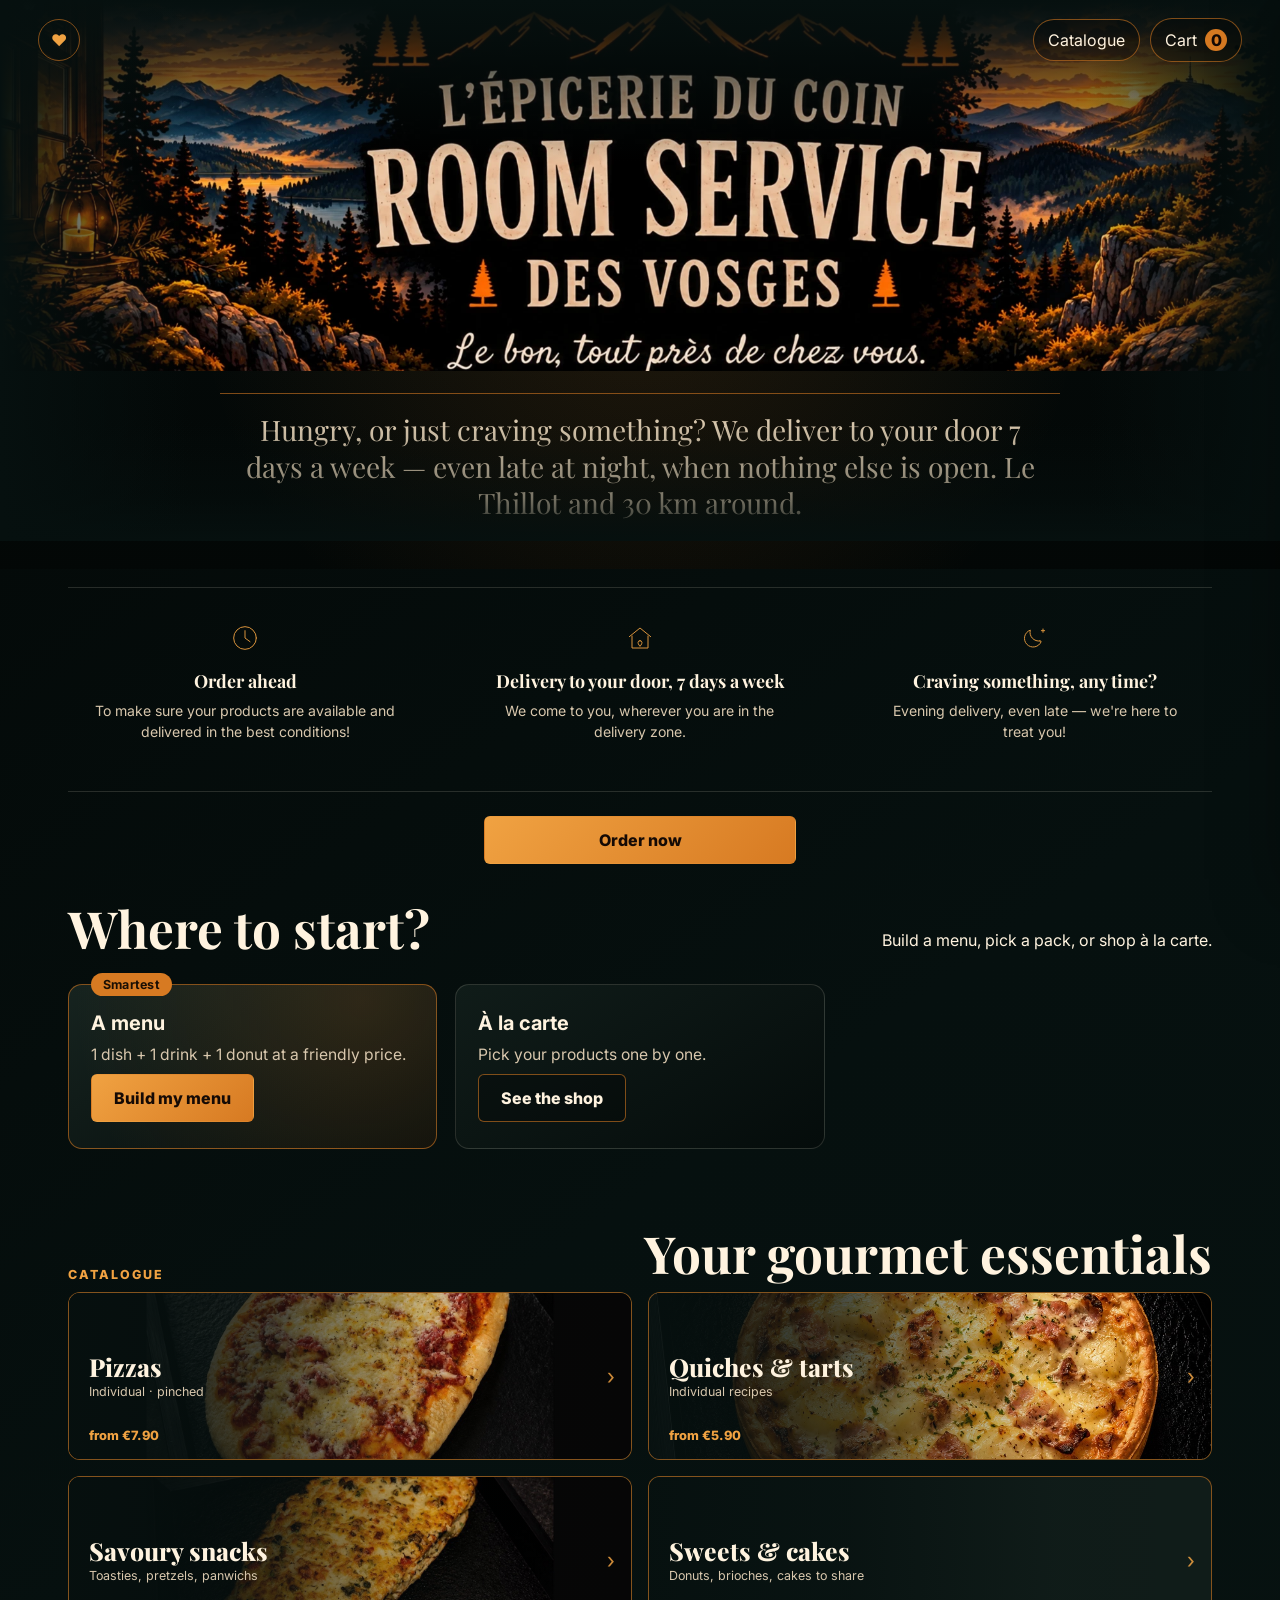
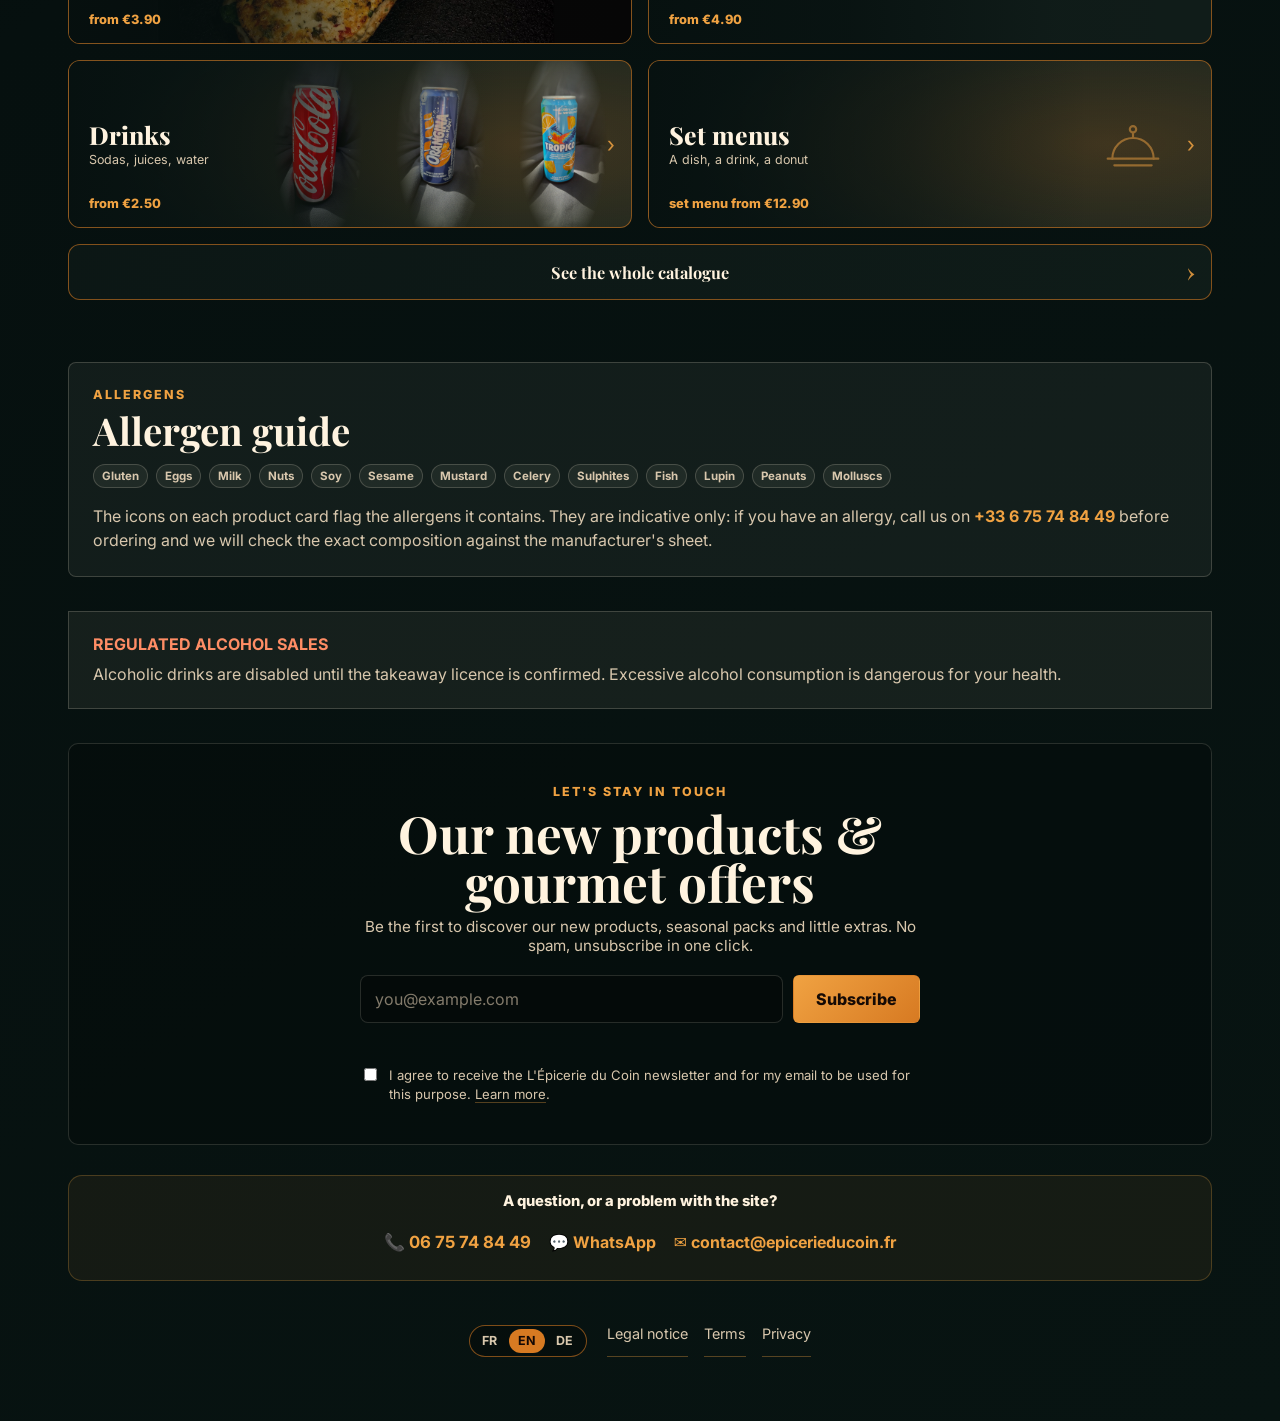
==== index.html @ 9375757a "Ecrit le catalogue dans la page, pour qui ne lit pas le JavaScript Meta a refuse l'annonce du bretze" ====
<!doctype html>
<html lang="fr">
  <head>
    <meta charset="UTF-8" />
    <meta name="viewport" content="width=device-width, initial-scale=1.0" />
    <meta name="facebook-domain-verification" content="o2ktb5gvhfooelqufmgys62ij73ph2" />
    <title>L'Épicerie du Coin — Livraison de repas 7j/7 au Thillot</title>
    <meta
      name="description"
      content="Pizzas, quiches, snacking et douceurs livrés chez vous 7j/7, même tard le soir. Le Thillot et 30 km alentour. Commande en ligne, paiement par carte ou en espèces."
    />
    <link rel="canonical" href="https://epicerieducoin.fr/" />

    <!-- Partage social. Sans ces balises, un lien colle dans WhatsApp, Messenger
         ou un post Facebook n'affichait ni titre, ni image, ni description :
         juste une adresse grise. Pour une boutique dont tout le trafic vient
         des reseaux, c'est la premiere chose qu'on voit d'elle. -->
    <meta property="og:type" content="website" />
    <meta property="og:site_name" content="L'Épicerie du Coin" />
    <meta property="og:locale" content="fr_FR" />
    <meta property="og:url" content="https://epicerieducoin.fr/" />
    <meta property="og:title" content="L'Épicerie du Coin — Livraison de repas 7j/7 au Thillot" />
    <meta
      property="og:description"
      content="Pizzas, quiches, snacking et douceurs livrés chez vous 7j/7, même tard le soir. Le Thillot et 30 km alentour."
    />
    <meta property="og:image" content="https://epicerieducoin.fr/assets/og-epicerie.jpg?v=1" />
    <meta property="og:image:width" content="800" />
    <meta property="og:image:height" content="420" />
    <meta property="og:image:alt" content="Quiche tartiflette de L'Épicerie du Coin, livrée au Thillot" />
    <meta name="twitter:card" content="summary_large_image" />
    <meta name="twitter:title" content="L'Épicerie du Coin — Livraison de repas 7j/7 au Thillot" />
    <meta
      name="twitter:description"
      content="Pizzas, quiches, snacking et douceurs livrés chez vous 7j/7, même tard le soir. Le Thillot et 30 km alentour."
    />
    <meta name="twitter:image" content="https://epicerieducoin.fr/assets/og-epicerie.jpg?v=1" />

    <!-- Donnees structurees : ce qui dit a Google qu'on est un commerce local,
         avec son adresse, son telephone et sa zone de livraison. C'est ce qui
         fait apparaitre la fiche dans « livraison de repas pres de moi ».
         Les horaires ne sont PAS declares tant qu'ils ne sont pas arretes :
         Google les afficherait, et le client s'y fierait. -->
    <script type="application/ld+json">
      {
        "@context": "https://schema.org",
        "@type": "GroceryStore",
        "name": "L'Épicerie du Coin",
        "url": "https://epicerieducoin.fr/",
        "image": "https://epicerieducoin.fr/assets/og-epicerie.jpg",
        "description": "Pizzas, quiches, snacking et douceurs livrés chez vous 7j/7, même tard le soir, au Thillot et 30 km alentour.",
        "telephone": "+33675748449",
        "email": "contact@epicerieducoin.fr",
        "address": {
          "@type": "PostalAddress",
          "streetAddress": "12 Rue de la Plaine",
          "postalCode": "88160",
          "addressLocality": "Le Thillot",
          "addressRegion": "Vosges",
          "addressCountry": "FR"
        },
        "areaServed": {
          "@type": "GeoCircle",
          "geoMidpoint": {
            "@type": "GeoCoordinates",
            "latitude": 47.8775,
            "longitude": 6.7656
          },
          "geoRadius": "30000"
        },
        "hasMenu": "https://epicerieducoin.fr/#catalogue",
        "priceRange": "€",
        "currenciesAccepted": "EUR",
        "paymentAccepted": "Carte bancaire, Espèces"
      }
    </script>
    <link rel="preconnect" href="https://fonts.googleapis.com" />
    <link rel="preconnect" href="https://fonts.gstatic.com" crossorigin />
    <link
      href="https://fonts.googleapis.com/css2?family=Inter:wght@400;500;600;700;800&family=Playfair+Display:wght@700;800&family=Satisfy&display=swap"
      rel="stylesheet"
    />
  <link rel="stylesheet" href="styles.css?v=slot64" />
  <!-- Meta Pixel -->
  <script>
    !function(f,b,e,v,n,t,s){if(f.fbq)return;n=f.fbq=function(){n.callMethod?
    n.callMethod.apply(n,arguments):n.queue.push(arguments)};if(!f._fbq)f._fbq=n;
    n.push=n;n.loaded=!0;n.version='2.0';n.queue=[];t=b.createElement(e);t.async=!0;
    t.src=v;s=b.getElementsByTagName(e)[0];s.parentNode.insertBefore(t,s)}
    (window,document,'script','https://connect.facebook.net/en_US/fbevents.js');
    fbq('init','1433295321964680');
    fbq('track','PageView');
  </script>
  <noscript><img height="1" width="1" style="display:none"
    src="https://www.facebook.com/tr?id=1433295321964680&ev=PageView&noscript=1"/></noscript>
  <!-- End Meta Pixel -->
  <!-- Microsoft Clarity -->
  <script type="text/javascript">
    (function(c,l,a,r,i,t,y){c[a]=c[a]||function(){(c[a].q=c[a].q||[]).push(arguments)};t=l.createElement(r);t.async=1;t.src="https://www.clarity.ms/tag/"+i;y=l.getElementsByTagName(r)[0];y.parentNode.insertBefore(t,y);})(window,document,"clarity","script","xx9o3zvq5b");
  </script>
  <!-- End Microsoft Clarity -->
  </head>
  <body>
    <div class="app-shell">
      <header class="hero">
        <nav class="topbar" aria-label="Navigation principale">
          <!-- Le nom de la boutique est ecrit juste en dessous, en tres grand,
               dans la photo : le repeter ici en petit n'apporte rien. Il reste
               la pastille, qui garde le lien de retour et sert de marque. -->
          <a class="brand brand-mark-only" href="#catalogue" aria-label="L'Épicerie du Coin">
            <span class="brand-mark">❤</span>
          </a>
          <div class="nav-actions">
            <a href="#catalogue" data-i18n="nav_catalogue">Catalogue</a>
            <button class="cart-chip" type="button" data-cart-open>
              <span data-i18n="nav_cart">Panier</span>
              <span data-cart-count>0</span>
            </button>
          </div>
        </nav>

        <section class="hero-cover" aria-label="L'Épicerie du Coin">
          <!-- La version WebP pèse 85 Ko contre 1 Mo pour le PNG : c'est la
               première image affichée, donc celle qui décide si le visiteur
               reste ou repart. Les navigateurs qui ignorent WebP retombent
               automatiquement sur le PNG d'origine. -->
          <picture>
            <source srcset="assets/hero-cover-vosges.webp" type="image/webp" />
            <img src="assets/hero-cover-vosges.png" width="2000" height="593" fetchpriority="high" alt="L'Épicerie du Coin Room Service des Vosges - Le bon, tout près de chez vous." />
          </picture>
          <div class="hero-note">
            <p data-i18n="hero_note">
              Une envie, une petite faim ? On vous livre chez vous 7j/7 — même tard le soir, quand plus rien n'est ouvert. Le Thillot et 30 km alentour.
            </p>
          </div>
        </section>
      </header>

      <main>
        <section class="service-strip" id="livraison" aria-label="Services">
          <!-- Une seule famille de pictogrammes, trait fin, au même gabarit
               (48, stroke 1.5) que ceux du menu par familles. Les anciens
               venaient de deux jeux différents — l'un avec des rayons autour
               du cadran, l'autre sans — et la troisième carte n'en avait
               aucune. -->
          <article class="service-order">
            <span aria-hidden="true">
              <svg viewBox="0 0 48 48" fill="none" stroke="currentColor" stroke-width="1.5" stroke-linecap="round" stroke-linejoin="round"><circle cx="24" cy="24" r="17"/><path d="M24 13v11l7.5 5.5"/></svg>
            </span>
            <strong data-i18n-html="svc_order_title">Commander à l'avance</strong>
            <p data-i18n="svc_order_text">Pour être sûr que vos produits soient disponibles et livrés dans les meilleures conditions !</p>
          </article>
          <article class="service-delivery">
            <span aria-hidden="true">
              <svg viewBox="0 0 48 48" fill="none" stroke="currentColor" stroke-width="1.5" stroke-linecap="round" stroke-linejoin="round"><path d="M8 22 24 9l16 13"/><path d="M12 21v18h24V21"/><path d="M24 28a3 3 0 0 1 3 3c0 2-3 5.5-3 5.5S21 33 21 31a3 3 0 0 1 3-3Z"/></svg>
            </span>
            <strong data-i18n-html="svc_delivery_title">Livraison à votre adresse, 7 jours sur 7</strong>
            <p data-i18n="svc_delivery_text">On arrive chez vous, où que vous soyez dans la zone.</p>
          </article>
          <article class="service-treat">
            <span aria-hidden="true">
              <svg viewBox="0 0 48 48" fill="none" stroke="currentColor" stroke-width="1.5" stroke-linecap="round" stroke-linejoin="round"><path d="M31.5 28.5A13 13 0 0 1 17 12.2a13 13 0 1 0 16.3 17.1 13.4 13.4 0 0 1-1.8-.8Z"/><path d="M36 10.5v5M38.5 13h-5"/></svg>
            </span>
            <strong data-i18n="svc_treat_title">Une envie à toute heure ?</strong>
            <p data-i18n="svc_treat_text">On est là pour vous régaler !</p>
          </article>
        </section>

        <div class="main-actions" aria-label="Actions principales">
          <a class="primary-btn" href="#catalogue" data-i18n="cta_shop">Commander maintenant</a>
          <a class="ghost-btn" href="#packs" data-i18n="cta_packs">Voir nos packs</a>
        </div>

        <section class="doors" id="doors" aria-label="Par où commencer">
          <div class="section-heading">
            <h2 data-i18n="doors_title">Par où commencer ?</h2>
            <p data-i18n="doors_sub">Composez un menu, choisissez un pack ou piochez à la carte.</p>
          </div>
          <div class="doors-grid">
            <article class="door door-menu">
              <span class="door-badge" data-i18n="door_menu_badge">Le + malin</span>
              <h3 data-i18n="door_menu_title">Un menu</h3>
              <p data-i18n="door_menu_desc">1 plat + 1 boisson + 1 donut à prix doux.</p>
              <button class="primary-btn" type="button" data-open-composer data-i18n="door_menu_cta">Composer mon menu</button>
            </article>
            <article class="door">
              <h3 data-i18n="door_pack_title">Un pack</h3>
              <p data-i18n="door_pack_desc">Des sélections prêtes pour plusieurs personnes.</p>
              <a class="ghost-btn" href="#packs" data-i18n="door_pack_cta">Voir les packs</a>
            </article>
            <article class="door">
              <h3 data-i18n="door_product_title">À la carte</h3>
              <p data-i18n="door_product_desc">Choisissez vos produits un à un.</p>
              <a class="ghost-btn" href="#catalogue" data-i18n="door_product_cta">Voir la boutique</a>
            </article>
          </div>
        </section>

        <section class="catalogue" id="catalogue">
          <div class="section-heading">
            <p class="eyebrow" data-i18n="cat_eyebrow">Catalogue</p>
            <h2 data-i18n="cat_title">Vos essentiels gourmands</h2>
          </div>

          <!-- Bandeau « Top ventes » : rempli depuis les vraies commandes (RPC
               list_top_products). Masqué tant qu'il n'y a pas assez de données. -->
          <section class="top-sellers hidden" data-top-sellers aria-labelledby="top-sellers-title">
            <h3 class="top-sellers-title" id="top-sellers-title" data-i18n="top_sellers_title">
              Les plus commandés
            </h3>
            <div class="top-sellers-rail" data-top-sellers-rail tabindex="0"></div>
          </section>

          <!-- Menu par familles : six bandes au lieu de treize onglets. Les
               anciennes catégories ne disparaissent pas, elles deviennent les
               sous-sections à l'intérieur d'une famille. Les bandes sont
               construites en JS pour porter le vrai nombre de références et le
               vrai prix d'appel. -->
          <div class="family-menu" data-family-menu></div>

          <div class="family-bar hidden" data-family-bar>
            <button class="family-back" type="button" data-family-back>
              <span aria-hidden="true">&lsaquo;</span>
              <span data-i18n="family_back">Les familles</span>
            </button>
            <strong class="family-current" data-family-current></strong>
          </div>

          <div class="category-tabs hidden" role="tablist" aria-label="Catégories produits">
            <button class="active" type="button" data-filter="all" data-i18n-cat="all">Tout</button>
            <button type="button" data-filter="quiches" data-i18n-cat="quiches">Quiches</button>
            <button type="button" data-filter="snacking" data-i18n-cat="snacking">Snacking</button>
            <button type="button" data-filter="pizzas" data-i18n-cat="pizzas">Pizzas individuelles</button>
            <button type="button" data-filter="pizzas-26" data-i18n-cat="pizzas-26">Pizzas 26 cm</button>
            <button type="button" data-filter="pizza-pincees" data-i18n-cat="pizza-pincees">Pizzas pincées</button>
            <button type="button" data-filter="panwichs" data-i18n-cat="panwichs">Panwichs</button>
            <button type="button" data-filter="douceurs" data-i18n-cat="douceurs">Douceurs</button>
            <button type="button" data-filter="softs" data-i18n-cat="softs">Softs</button>
            <button type="button" data-filter="eaux" data-i18n-cat="eaux">Eaux</button>
            <button type="button" data-filter="jus" data-i18n-cat="jus">Jus premium</button>
            <button type="button" data-filter="bieres" data-i18n-cat="bieres">Bières</button>
            <button type="button" data-filter="vins" data-i18n-cat="vins">Vins</button>
            <button type="button" data-filter="bulles" data-i18n-cat="bulles">Bulles</button>
            <button type="button" data-filter="pack" data-i18n-cat="pack">Packs</button>
          </div>

          <div class="product-grid hidden" data-product-grid></div>

          <!-- Catalogue de secours, affiché uniquement si le JavaScript ne
               fonctionne pas. Tout le catalogue est construit par script.js :
               la page envoyée par le serveur ne contenait AUCUN nom de produit.
               Un controle automatique qui n'execute pas les scripts ouvrait
               donc ?p=bretzel-gratine-lard sur une page ne mentionnant nulle
               part le bretzel annonce — ce qui ressemble a un faux lien. Meta a
               refuse l'annonce du bretzel le 16 octobre a 2h03, puis l'a
               retablie a 5h44.
               Genere par scripts/generer-catalogue-statique.mjs — NE PAS
               modifier a la main, le bloc est reecrit. -->
          <!-- CATALOGUE-STATIQUE:DEBUT -->
          <noscript>
            <section class="catalogue-secours" aria-label="Catalogue">
              <h3>Notre catalogue</h3>
              <p>
                Livraison 7j/7 au Thillot et 30 km alentour, même tard le soir.
                Pour commander en ligne, activez JavaScript, ou appelez le
                <a href="tel:+33675748449">06 75 74 84 49</a>.
              </p>
              <ul>
              <li><a href="?p=quiche-lorraine">Quiche lorraine</a> — 5,90 €</li>
              <li><a href="?p=quiche-saumon">Quiche saumon &amp; brocoli</a> — 5,90 €</li>
              <li><a href="?p=quiche-epinards">Quiche épinards, pignons de pin</a> — 5,90 €</li>
              <li><a href="?p=quiche-poulet">Quiche poulet</a> — 5,90 €</li>
              <li><a href="?p=quiche-dinde-halal">Quiche dinde halal</a> — 5,90 €</li>
              <li><a href="?p=quiche-poireaux">Quiche poireaux</a> — 5,90 €</li>
              <li><a href="?p=quiche-mediterraneenne">Quiche méditerranéenne</a> — 5,90 €</li>
              <li><a href="?p=quiche-3-fromages">Quiche 3 fromages</a> — 5,90 €</li>
              <li><a href="?p=quiche-chevre-tomate">Quiche chèvre tomate</a> — 5,90 €</li>
              <li><a href="?p=quiche-tartiflette">Quiche tartiflette</a> — 5,90 €</li>
              <li><a href="?p=croque">Croque-monsieur premium</a> — 8,90 €</li>
              <li><a href="?p=bretzel-nature">Bretzel nature</a> — 3,90 €</li>
              <li><a href="?p=bretzel-gratine-lard">Bretzel gratiné lard &amp; emmental</a> — 5,90 €</li>
              <li><a href="?p=pizza-napolitaine">Pizza napolitaine</a> — 8,90 €</li>
              <li><a href="?p=pizza-jambon-fromage">Pizza jambon fromage</a> — 8,90 €</li>
              <li><a href="?p=pizza-chevre">Pizza chèvre miel</a> — 8,90 €</li>
              <li><a href="?p=pizza-4-fromages">Pizza 4 fromages</a> — 8,90 €</li>
              <li><a href="?p=pizza-pincee-margherita">Pizza pincée margherita</a> — 7,90 €</li>
              <li><a href="?p=pizza-pincee-diavola">Pizza pincée diavola</a> — 7,90 €</li>
              <li><a href="?p=pizza-pincee-jambon">Pizza pincée jambon fromage</a> — 7,90 €</li>
              <li><a href="?p=panwich-jambon-emmental">Panwich jambon emmental</a> — 8,90 €</li>
              <li><a href="?p=panwich-mozzarella-pesto">Panwich mozzarella tomate pesto</a> — 8,90 €</li>
              <li><a href="?p=panwich-jambon-fromage">Panwich jambon fromage emmental</a> — 8,90 €</li>
              <li><a href="?p=donut-speculoos">Donut Spéculoos</a> — 4,90 €</li>
              <li><a href="?p=donut-lion">Donut Lion</a> — 4,90 €</li>
              <li><a href="?p=brioche-babka">Brioche Babka</a> — 14,90 €</li>
              <li><a href="?p=cake-marbre-rocher">Cake marbré rocher</a> — 24,90 €</li>
              <li><a href="?p=carrot-cake">Carrot cake</a> — 19,90 €</li>
              <li><a href="?p=cake-citron">Cake citron</a> — 18,90 €</li>
              <li><a href="?p=cake-marbre">Cake marbré</a> — 17,90 €</li>
              <li><a href="?p=cake-pain-epices">Cake pain d'épices</a> — 17,90 €</li>
              <li><a href="?p=kouglof-sucre">Kouglof sucré</a> — 14,90 €</li>
              <li><a href="?p=evian">Evian 50 cl</a> — 2,50 €</li>
              <li><a href="?p=perrier-33">Perrier 33 cl</a> — 3,50 €</li>
              <li><a href="?p=san-pellegrino-50">San Pellegrino 50 cl</a> — 3,90 €</li>
              <li><a href="?p=coca">Coca-Cola 33 cl</a> — 3,50 €</li>
              <li><a href="?p=coca-zero">Coca-Cola Zero 33 cl</a> — 3,50 €</li>
              <li><a href="?p=ice-tea-peche">Ice Tea pêche</a> — 3,50 €</li>
              <li><a href="?p=oasis-tropical">Tropico</a> — 3,50 €</li>
              <li><a href="?p=orangina">Orangina</a> — 3,90 €</li>
              <li><a href="?p=schweppes-agrumes">Schweppes Agrumes</a> — 3,90 €</li>
              <li><a href="?p=lemonaid-citron">Lemonaid citron bio</a> — 5,90 €</li>
              <li><a href="?p=lemonaid-passion">Lemonaid passion bio</a> — 5,90 €</li>
              <li><a href="?p=lemonaid-ginger">Lemonaid ginger bio</a> — 5,90 €</li>
              <li><a href="?p=jus-goyave-litchi">Jus goyave - litchi 25 cl</a> — 3,90 €</li>
              <li><a href="?p=jus-pomme-kiwi">Jus pomme - kiwi 25 cl</a> — 3,90 €</li>
              <li><a href="?p=jus-ananas-gingembre">Jus ananas - gingembre 25 cl</a> — 3,90 €</li>
              <li><a href="?p=desperados">Desperados 33 cl</a> — 5,90 €</li>
              <li><a href="?p=heineken">Heineken 33 cl</a> — 4,90 €</li>
              <li><a href="?p=corona">Corona 33 cl</a> — 5,90 €</li>
              <li><a href="?p=lorraine-peu-blond">Lorraine Peu Blond</a> — 5,90 €</li>
              <li><a href="?p=lorraine-duchasse">Lorraine Duchasse</a> — 6,90 €</li>
              <li><a href="?p=saint-nicolas">Saint Nicolas</a> — 7,50 €</li>
              <li><a href="?p=loroyse-triple">Loroyse Triple</a> — 7,50 €</li>
              <li><a href="?p=noiraude-blanche">Noiraude Blanche</a> — 7,90 €</li>
              <li><a href="?p=riesling-alsace">Riesling</a> — 6,90 €</li>
              <li><a href="?p=chardonnay">Chardonnay Pierres</a> — 19,90 €</li>
              <li><a href="?p=cotes-du-rhone">Côtes-du-Rhône</a> — 19,90 €</li>
              <li><a href="?p=coteaux-aix-rose">Rosé Coteaux d'Aix</a> — 17,90 €</li>
              <li><a href="?p=uby-3">UBY n°3</a> — 19,90 €</li>
              <li><a href="?p=prosecco">Prosecco</a> — 18,90 €</li>
              <li><a href="?p=champagne-brut">Champagne Veuve Pelletier</a> — 39,90 €</li>
              <li><a href="?p=4-fromages">Pizza 4 fromages 26 cm</a> — 12,90 €</li>
              <li><a href="?p=chevre">Pizza chèvre 26 cm</a> — 12,90 €</li>
              <li><a href="?p=chorizo">Pizza chorizo 26 cm</a> — 12,90 €</li>
              <li><a href="?p=margherita">Pizza margherita 26 cm</a> — 12,90 €</li>
              <li><a href="?p=royale">Pizza royale 26 cm</a> — 12,90 €</li>
              <li><a href="?p=saumon">Pizza saumon 26 cm</a> — 12,90 €</li>
              <li><a href="?p=tartiflette">Pizza tartiflette 26 cm</a> — 12,90 €</li>
              <li><a href="?p=vegetarienne">Pizza végétarienne 26 cm</a> — 12,90 €</li>
              </ul>
            </section>
          </noscript>
          <!-- CATALOGUE-STATIQUE:FIN -->
        </section>

        <section class="allergen-panel" aria-label="Légende allergènes">
          <p class="eyebrow" data-i18n="allergen_eyebrow">Allergènes</p>
          <h2 data-i18n="allergen_title">Repères allergènes</h2>
          <div class="allergen-legend">
            <span data-i18n-allergen="Gluten">Gluten</span>
            <span data-i18n-allergen="Œufs">Œufs</span>
            <span data-i18n-allergen="Lait">Lait</span>
            <span data-i18n-allergen="Fruits à coque">Fruits à coque</span>
            <span data-i18n-allergen="Soja">Soja</span>
            <span data-i18n-allergen="Sésame">Sésame</span>
            <span data-i18n-allergen="Moutarde">Moutarde</span>
            <span data-i18n-allergen="Céleri">Céleri</span>
            <span data-i18n-allergen="Sulfites">Sulfites</span>
            <span data-i18n-allergen="Poisson">Poisson</span>
            <span data-i18n-allergen="Lupin">Lupin</span>
            <span data-i18n-allergen="Arachides">Arachides</span>
            <span data-i18n-allergen="Mollusques">Mollusques</span>
          </div>
          <p data-i18n-html="allergen_note">
            Les pictogrammes de chaque fiche produit signalent les allergènes présents. Ils sont donnés à titre indicatif : en cas d'allergie, appelez-nous au <a href="tel:+33675748449">06 75 74 84 49</a> avant de commander, nous vérifions la composition avec la fiche du fabricant.
          </p>
        </section>

        <section class="notice">
          <strong data-i18n="notice_title">Vente d'alcool réglementée</strong>
          <p data-i18n="notice_text">
            Les boissons alcoolisées sont désactivées tant que la licence de vente à emporter n'est pas confirmée. L'abus d'alcool est dangereux pour la santé.
          </p>
        </section>
        <section class="newsletter" id="newsletter" aria-label="Newsletter">
          <div class="newsletter-inner">
            <p class="eyebrow" data-i18n="news_eyebrow">Restons en contact</p>
            <h2 data-i18n-html="news_title">Nos nouveautés &amp; offres gourmandes</h2>
            <p class="newsletter-lead" data-i18n="news_lead">
              Recevez en avant-première nos nouveaux produits, packs de saison et petites attentions. Pas de spam, désinscription en un clic.
            </p>
            <form class="newsletter-form" data-newsletter-form novalidate>
              <div class="newsletter-row">
                <input
                  type="email"
                  name="email"
                  autocomplete="email"
                  placeholder="vous@exemple.fr"
                  data-i18n-ph="news_email_ph"
                  aria-label="Votre email"
                  data-i18n-aria="news_email_aria"
                  required
                />
                <button class="primary-btn" type="submit" data-i18n="news_submit">Je m'inscris</button>
              </div>
              <p class="newsletter-message" data-newsletter-message aria-live="polite"></p>
              <label class="newsletter-consent" data-newsletter-consent>
                <input type="checkbox" name="consent" />
                <span data-i18n-html="news_consent">J'accepte de recevoir la newsletter de L'Épicerie du Coin et que mon email soit utilisé à cette fin. <a href="confidentialite.html">En savoir plus</a>.</span>
              </label>
            </form>
          </div>
        </section>
        <!-- Contact bien visible : sans lui, un client bloqué par un bug ou une
             question sur un produit n'a aucun moyen de joindre la boutique. -->
        <section class="contact-strip" aria-labelledby="contact-strip-title">
          <p class="contact-strip-title" id="contact-strip-title" data-i18n="contact_title">
            Une question, un souci sur le site ?
          </p>
          <div class="contact-strip-links">
            <a class="contact-phone" href="tel:+33675748449">📞 06 75 74 84 49</a>
            <a href="https://wa.me/33675748449" target="_blank" rel="noopener">💬 WhatsApp</a>
            <a href="mailto:contact@epicerieducoin.fr">✉️ contact@epicerieducoin.fr</a>
          </div>
        </section>

        <footer class="legal-footer">
          <div class="lang-switch" role="group" data-i18n-aria="lang_aria" aria-label="Choisir la langue">
            <button type="button" data-lang-set="fr" aria-pressed="false">FR</button>
            <button type="button" data-lang-set="en" aria-pressed="false">EN</button>
            <button type="button" data-lang-set="de" aria-pressed="false">DE</button>
          </div>
          <a href="mentions-legales.html" data-i18n="footer_legal">Mentions légales</a>
          <a href="cgv.html" data-i18n="footer_cgv">CGV</a>
          <a href="confidentialite.html" data-i18n="footer_privacy">Confidentialité</a>
        </footer>
      </main>
    </div>

    <aside class="cart-panel" data-cart-panel aria-label="Panier">
      <div class="cart-header">
        <div>
          <p class="eyebrow" data-i18n="cart_eyebrow">Commande</p>
          <h2 data-i18n="cart_title">Votre panier</h2>
        </div>
        <button class="icon-btn" type="button" data-cart-close aria-label="Fermer le panier" data-i18n-aria="cart_close_aria">×</button>
      </div>
      <button type="button" class="cart-promo-banner hidden" data-promo-banner>
        <span class="cart-promo-emoji" aria-hidden="true">🎁</span>
        <span class="cart-promo-text">
          <strong data-i18n="cart_promo_title">Première commande ?</strong>
          <span data-i18n="cart_promo_sub">Code BIENVENUE10 : −10 % en un clic</span>
        </span>
      </button>
      <div class="cart-items" data-cart-items>
        <p class="empty-cart" data-i18n="cart_empty">Votre panier est vide.</p>
      </div>
      <div class="cart-footer">
        <form class="checkout-form hidden" data-checkout-form>
          <button
            type="button"
            class="checkout-options-toggle"
            data-checkout-options-toggle
            aria-expanded="false"
            aria-controls="checkout-options"
          >
            <span class="checkout-options-recap" data-checkout-options-recap></span>
            <span class="checkout-options-edit" data-i18n="options_edit">Modifier</span>
          </button>
          <div class="checkout-options hidden" id="checkout-options" data-checkout-options>
          <fieldset class="pay-choice full-field">
            <legend data-i18n="delivery_when">Quand souhaitez-vous être livré ?</legend>
            <div class="pay-options">
              <label class="pay-option">
                <input type="radio" name="deliveryWhen" value="asap" checked />
                <span class="pay-icon" aria-hidden="true">🚀</span>
                <span class="pay-label" data-i18n="delivery_asap">Au plus vite</span>
                <span class="pay-sub" data-i18n="delivery_asap_sub">dès que possible</span>
              </label>
              <label class="pay-option">
                <input type="radio" name="deliveryWhen" value="scheduled" />
                <span class="pay-icon" aria-hidden="true">📅</span>
                <span class="pay-label" data-i18n="delivery_scheduled">Planifier</span>
                <span class="pay-sub" data-i18n="delivery_scheduled_sub">choisir un créneau</span>
              </label>
            </div>
            <p class="checkout-note compact schedule-inset" data-asap-note data-i18n="delivery_asap_note">
              On vous confirme l'heure exacte par WhatsApp juste après votre commande.
            </p>
            <div class="checkout-grid schedule-inset hidden" data-schedule-fields>
              <label>
                <span data-i18n="f_date">Jour souhaité</span>
                <input type="date" name="date" />
              </label>
              <label>
                <span data-i18n="f_slot">Créneau souhaité</span>
                <input type="time" name="slot" />
              </label>
            </div>
          </fieldset>
          <p class="checkout-note compact" data-delivery-hint></p>
          <fieldset class="pay-choice full-field">
            <legend data-i18n="delivery_method">Mode de livraison</legend>
            <div class="pay-options">
              <label class="pay-option">
                <input type="radio" name="deliveryTemp" value="hot" checked />
                <span class="pay-icon" aria-hidden="true">🔥</span>
                <span class="pay-label" data-i18n="delivery_hot">Chaude, prête à déguster</span>
                <span class="pay-sub" data-i18n="delivery_hot_sub">recommandé le soir</span>
              </label>
              <label class="pay-option">
                <input type="radio" name="deliveryTemp" value="cold" />
                <span class="pay-icon" aria-hidden="true">🍽️</span>
                <span class="pay-label" data-i18n="delivery_cold">À réchauffer chez vous</span>
                <span class="pay-sub" data-i18n="delivery_cold_sub">four 10 min, à votre rythme</span>
              </label>
            </div>
          </fieldset>
          <p class="checkout-note hidden" data-reheat-note data-i18n="checkout_reheat_note">
            Vos plats sont livrés prêts à réchauffer. Préchauffez votre four 10 à 15 minutes avant dégustation.
          </p>
          <fieldset class="pay-choice full-field">
            <legend data-i18n="pay_method">Mode de paiement</legend>
            <div class="pay-options">
              <label class="pay-option">
                <input type="radio" name="payment" value="card" checked />
                <span class="pay-icon" aria-hidden="true">💳</span>
                <span class="pay-label" data-i18n="pay_card">Payer maintenant par carte</span>
              </label>
              <label class="pay-option">
                <input type="radio" name="payment" value="cash" />
                <span class="pay-icon" aria-hidden="true">💶</span>
                <span class="pay-label" data-i18n="pay_cash">En espèces à la livraison</span>
              </label>
            </div>
          </fieldset>
          </div>
          <div class="promo-field full-field">
            <span class="promo-label" data-i18n="promo_label">Code promo</span>
            <div class="promo-row">
              <input type="text" name="promo" autocomplete="off" placeholder="BIENVENUE10" data-promo-input data-i18n-ph="promo_ph" />
              <button type="button" class="secondary-btn" data-promo-apply data-i18n="promo_apply">Appliquer</button>
            </div>
            <p class="promo-message" data-promo-message aria-live="polite"></p>
          </div>
          <p class="checkout-section" data-i18n="checkout_contact_heading">Vos coordonnées de livraison</p>
          <label>
            <span data-i18n="f_name">Prénom</span>
            <input type="text" name="name" autocomplete="given-name" placeholder="Votre prénom" data-i18n-ph="f_name_ph" required />
          </label>
          <label>
            <span data-i18n="f_phone">Téléphone</span>
            <input type="tel" name="phone" autocomplete="tel" placeholder="+33 ..." required />
          </label>
          <label class="full-field">
            <span data-i18n="f_address">Adresse de livraison</span>
            <input type="text" name="address" autocomplete="street-address" placeholder="N° et rue, ville, résidence, chambre..." data-i18n-ph="f_address_ph" required />
            <button type="button" class="geo-btn" data-geo-locate data-i18n="geo_use">📍 Utiliser ma position</button>
            <p class="geo-message" data-geo-message aria-live="polite"></p>
          </label>
          <label class="full-field">
            <span data-i18n="f_email">Email (facultatif, pour recevoir votre reçu)</span>
            <input type="email" name="email" autocomplete="email" placeholder="vous@exemple.fr" data-i18n-ph="news_email_ph" />
          </label>
          <label class="full-field">
            <span data-i18n="f_notes">Notes</span>
            <textarea name="notes" rows="3" placeholder="Digicode, précision de livraison, allergie à signaler..." data-i18n-ph="f_notes_ph"></textarea>
          </label>
          <label class="checkbox-field hidden" data-alcohol-confirm>
            <input type="checkbox" name="alcoholAge" />
            <span data-i18n="f_alcohol_confirm">Je confirme avoir 18 ans ou plus pour les boissons alcoolisées.</span>
          </label>
        </form>
        <div class="cart-discount hidden" data-cart-discount-row>
          <span data-promo-tag></span>
          <strong data-cart-discount>0,00 €</strong>
        </div>
        <div class="cart-sticky-bar">
          <div class="cart-total">
            <span data-i18n="cart_total">Total estimé</span>
            <strong data-cart-total>0,00 €</strong>
          </div>
          <button class="primary-btn full" type="button" data-checkout>Finaliser ma commande</button>
          <p class="cart-message" data-cart-message aria-live="polite"></p>
        </div>
      </div>
    </aside>
    <section class="product-modal" data-product-modal aria-label="Détail produit" aria-modal="true">
      <button class="icon-btn modal-close" type="button" data-product-modal-close aria-label="Fermer le détail produit" data-i18n-aria="product_modal_close_aria">×</button>
      <div data-product-modal-content></div>
    </section>
    <section class="menu-composer" data-menu-composer aria-label="Composer un menu" aria-modal="true">
      <button class="icon-btn modal-close" type="button" data-menu-close aria-label="Fermer le composeur de menu" data-i18n-aria="menu_close_aria">×</button>
      <div class="menu-composer-body">
        <p class="eyebrow" data-i18n="menu_modal_title">Composez votre menu</p>
        <p class="menu-composer-sub" data-i18n="menu_modal_sub">1 plat + 1 boisson (sans alcool) + 1 donut.</p>

        <div class="menu-step">
          <h3 data-i18n="menu_pick_formula">1. Votre formule</h3>
          <div class="menu-picker" data-menu-picker></div>
        </div>
        <div class="menu-step" data-menu-slot="plat">
          <h3 data-i18n="menu_pick_plat">2. Votre plat</h3>
          <div class="menu-options"></div>
        </div>
        <div class="menu-step" data-menu-slot="boisson">
          <h3 data-i18n="menu_pick_boisson">3. Votre boisson</h3>
          <div class="menu-options"></div>
        </div>
        <div class="menu-step" data-menu-slot="donut">
          <h3 data-i18n="menu_pick_donut">4. Votre donut</h3>
          <div class="menu-options"></div>
        </div>

        <div class="menu-summary">
          <div class="menu-summary-row">
            <span data-i18n="menu_total_lbl">Prix du menu</span>
            <strong data-menu-total>—</strong>
          </div>
          <div class="menu-summary-row menu-summary-sep">
            <span data-i18n="menu_separate_lbl">Séparément</span>
            <span data-menu-separate>—</span>
          </div>
          <p class="menu-save" data-menu-save></p>
        </div>
        <button class="primary-btn full" type="button" data-menu-add disabled>Choisissez plat, boisson et donut</button>
      </div>
    </section>
    <div class="scrim" data-cart-close data-product-modal-close data-menu-close></div>
    <div class="upsell-modal hidden" data-upsell-modal aria-modal="true" aria-label="Suggestion gourmande">
      <div class="upsell-panel">
        <button class="icon-btn upsell-close" type="button" data-upsell-skip aria-label="Fermer la suggestion" data-i18n-aria="upsell_close_aria">×</button>
        <p class="eyebrow" data-i18n="upsell_eyebrow">Petit plaisir</p>
        <h2 data-i18n="upsell_title">Envie d'un dessert ?</h2>
        <p class="upsell-lead" data-i18n="upsell_lead">Complétez votre commande avec une douceur avant de valider.</p>
        <div class="upsell-list" data-upsell-list></div>
        <button class="ghost-btn full" type="button" data-upsell-continue data-i18n="upsell_continue">Continuer sans dessert</button>
      </div>
    </div>
    <div class="cart-toast" data-cart-toast aria-live="polite"></div>

  <script src="i18n.js?v=slot64"></script>
  <script src="stock.js?v=slot64"></script>
  <script src="script.js?v=slot64"></script>
  </body>
</html>
---- styles.css ----
:root {
  --bg: #06100f;
  --bg-soft: #0b1715;
  --panel: #101c19;
  --panel-strong: #16231f;
  --cream: #fff3df;
  --muted: #d8c7ad;
  --copper: #d77a22;
  --copper-light: #f0a242;
  --line: rgba(215, 122, 34, 0.58);
  --line-soft: rgba(255, 243, 223, 0.14);
  --shadow: rgba(0, 0, 0, 0.35);
}

* {
  box-sizing: border-box;
}

html {
  scroll-behavior: smooth;
}

body {
  margin: 0;
  background:
    radial-gradient(circle at top left, rgba(215, 122, 34, 0.12), transparent 34rem),
    linear-gradient(145deg, #030706 0%, var(--bg) 42%, #081412 100%);
  color: var(--cream);
  font-family: Inter, system-ui, sans-serif;
}

button,
a {
  font: inherit;
}

a {
  color: inherit;
  text-decoration: none;
}

.app-shell {
  min-height: 100vh;
}

.hero {
  padding: 18px clamp(16px, 3vw, 38px) 28px;
  position: relative;
  overflow: hidden;
  /* Le haut de l'en-tete doit etre EXACTEMENT la couleur vers laquelle la
     photo se fond, sinon la jonction se voit comme une bande. */
  background: var(--bg);
}

.hero::before {
  content: "";
  position: absolute;
  inset: 0;
  /* Le halo cuivre partait du bord haut : il teintait en brun la bande au
     dessus de la navigation, juste au-dessus d'une photo qui, elle, se fond
     dans le vert-noir du fond. D'ou la barre visible. Il demarre maintenant
     plus bas, la ou la photo le recouvre. */
  background:
    radial-gradient(circle at 50% 46%, rgba(215, 122, 34, 0.14), transparent 28rem),
    linear-gradient(180deg, rgba(3, 7, 6, 0) 0%, rgba(3, 7, 6, 0.64) 34%, rgba(3, 7, 6, 0.98) 100%);
}

.topbar,
.hero-cover,
main {
  position: relative;
  z-index: 1;
}

/* Pastille seule : le texte du logo a ete retire, la marque est ecrite en
   grand dans la photo juste en dessous. */
.brand-mark-only {
  gap: 0;
}

/* Le selecteur de langue vit maintenant dans le pied de page. */
.legal-footer .lang-switch {
  margin-right: 4px;
}

/* Sur grand ecran la navigation tient sur une ligne : on la fait flotter sur
   la photo plutot que de lui reserver une bande au-dessus. Raccorder la
   couleur de cette bande ne suffisait pas — un aplat pose sur une image se
   voit toujours. Le haut de la photo est deja assombri par son propre degrade,
   donc le logo et les boutons restent lisibles.
   En dessous de 961 px la navigation occupe trois lignes : elle couvrirait la
   photo entiere, on la laisse donc au-dessus. */
@media (min-width: 961px) {
  .hero {
    padding-top: 0;
  }

  .topbar {
    position: absolute;
    top: 18px;
    right: clamp(16px, 3vw, 38px);
    left: clamp(16px, 3vw, 38px);
    z-index: 3;
  }
}

.topbar {
  display: flex;
  align-items: center;
  justify-content: space-between;
  gap: 18px;
  max-width: 1220px;
  margin: 0 auto;
}

.brand {
  display: inline-flex;
  align-items: center;
  gap: 12px;
  text-transform: uppercase;
}

.brand-mark {
  display: grid;
  place-items: center;
  width: 42px;
  height: 42px;
  border: 1px solid var(--line);
  border-radius: 50%;
  color: var(--copper-light);
}

.brand strong,
.brand small {
  display: block;
  line-height: 0.98;
}

.brand strong {
  font-weight: 800;
  letter-spacing: 0.06em;
}

.brand small {
  color: var(--copper-light);
  font-weight: 800;
  letter-spacing: 0.2em;
}

.nav-actions {
  display: flex;
  align-items: center;
  gap: 10px;
}

.nav-actions a,
.cart-chip,
.ghost-btn,
.primary-btn,
.category-tabs button,
.icon-btn {
  border: 1px solid var(--line);
  color: var(--cream);
  background: rgba(3, 7, 6, 0.36);
  cursor: pointer;
}

.nav-actions a,
.cart-chip {
  padding: 10px 14px;
  border-radius: 999px;
}

.cart-chip {
  display: inline-flex;
  align-items: center;
  gap: 8px;
}

.cart-chip [data-cart-count] {
  display: grid;
  place-items: center;
  min-width: 22px;
  height: 22px;
  border-radius: 999px;
  background: var(--copper);
  color: #130805;
  font-weight: 800;
}

/* Sélecteur de langue (FR / EN / DE) — option de remplacement manuelle.
   La langue est détectée automatiquement selon le téléphone du visiteur. */
.lang-switch {
  display: inline-flex;
  align-items: center;
  gap: 2px;
  padding: 3px;
  border: 1px solid var(--line);
  border-radius: 999px;
  background: rgba(3, 7, 6, 0.36);
}

.lang-switch button {
  border: 0;
  background: transparent;
  color: var(--muted);
  cursor: pointer;
  font: inherit;
  font-size: 0.78rem;
  font-weight: 700;
  letter-spacing: 0.02em;
  padding: 6px 9px;
  border-radius: 999px;
  line-height: 1;
}

.lang-switch button:hover {
  color: var(--cream);
}

.lang-switch button.active {
  background: var(--copper);
  color: #130805;
}

/* Pleine largeur : les marges negatives annulent exactement le padding
   horizontal de .hero, donc le bandeau touche les deux bords de l'ecran sans
   recourir a 100vw, qui compte la barre de defilement et cree un debordement
   horizontal sur ordinateur. */
.hero-cover {
  position: relative;
  max-width: none;
  margin: 0 calc(-1 * clamp(16px, 3vw, 38px));
  overflow: hidden;
  text-align: center;
}

.hero-cover img {
  display: block;
  width: 100%;
  height: clamp(200px, 29vw, 450px);
  max-height: none;
  aspect-ratio: auto;
  object-fit: cover;
  object-position: 50% 54%;
  border: 0;
  border-radius: 0;
  box-shadow: none;
}

/* Fondu des quatre bords : sans ca l'image reste un rectangle pose sur la
   page. Les cotes et le bas s'effacent dans le fond du site, le haut est
   assombri pour que la barre de navigation garde son contraste. */
.hero-cover::after {
  content: "";
  position: absolute;
  inset: 0;
  z-index: 1;
  pointer-events: none;
  background:
    linear-gradient(90deg, var(--bg) 0%, rgba(6, 16, 15, 0) 15%, rgba(6, 16, 15, 0) 85%, var(--bg) 100%),
    linear-gradient(180deg, var(--bg) 0%, rgba(6, 16, 15, 0.82) 7%, rgba(6, 16, 15, 0) 30%, rgba(6, 16, 15, 0) 78%, rgba(6, 16, 15, 0.45) 92%, var(--bg) 100%);
}

.eyebrow {
  margin: 0 0 10px;
  color: var(--copper-light);
  font-size: 0.78rem;
  font-weight: 800;
  letter-spacing: 0.16em;
  text-transform: uppercase;
}

h1,
h2,
h3,
p {
  margin-top: 0;
}

h1,
h2 {
  font-family: "Playfair Display", Georgia, serif;
}

h1 {
  margin-bottom: 8px;
  font-size: clamp(4rem, 9vw, 8.8rem);
  line-height: 0.82;
  text-transform: uppercase;
}

h2 {
  margin-bottom: 14px;
  font-size: clamp(2rem, 4vw, 4rem);
  line-height: 0.95;
}

.script {
  margin-bottom: 24px;
  color: #fff7e8;
  font-family: Satisfy, cursive;
  font-size: clamp(1.7rem, 4vw, 3.2rem);
}

.intro {
  max-width: 650px;
  color: var(--muted);
  font-size: clamp(1rem, 1.8vw, 1.2rem);
  line-height: 1.65;
}

.hero-actions,
.main-actions {
  display: inline-flex;
  flex-wrap: wrap;
  gap: 12px;
  margin-top: 18px;
}

.main-actions {
  display: flex;
  justify-content: center;
  margin: 24px 0 6px;
}

.main-actions .primary-btn,
.main-actions .ghost-btn {
  min-width: 312px;
}

.hero-note {
  max-width: 840px;
  margin: 22px auto 0;
  padding: 18px 22px;
  border-top: 1px solid var(--line);
  border-bottom: 1px solid rgba(215, 122, 34, 0.32);
}

.hero-note p {
  margin: 0;
  color: var(--muted);
  font-family: "Playfair Display", Georgia, serif;
  font-size: clamp(1.25rem, 2.2vw, 2rem);
  line-height: 1.3;
}

.primary-btn,
.ghost-btn {
  display: inline-flex;
  align-items: center;
  justify-content: center;
  min-height: 48px;
  padding: 0 22px;
  border-radius: 6px;
  font-weight: 800;
}

.invoice-btn {
  text-decoration: none;
}

.primary-btn:disabled,
.add-btn:disabled {
  opacity: 0.48;
  cursor: not-allowed;
}

.primary-btn {
  border-color: transparent;
  background: linear-gradient(135deg, var(--copper-light), var(--copper));
  color: #150a05;
}

.ghost-btn {
  color: var(--cream);
}

main {
  max-width: 1220px;
  margin: 0 auto;
  padding: 18px clamp(16px, 3vw, 38px) 64px;
}

/* Direction A : la boite disparait, il ne reste que deux filets fins. Les
   bordures pleines sur trois cases donnaient un tableau de caracteristiques ;
   l'orange sature sur des traits de 5 px criait plus fort que les produits. */
.service-strip {
  display: grid;
  grid-template-columns: repeat(3, 1fr);
  gap: 40px;
  padding: 34px 0;
  border-top: 1px solid var(--line-soft);
  border-bottom: 1px solid var(--line-soft);
}

.service-strip article {
  text-align: center;
  cursor: pointer;
}

.service-strip span {
  display: block;
  width: 32px;
  height: 32px;
  margin: 0 auto 16px;
  color: var(--copper-light);
  opacity: 0.9;
}

.service-strip span svg {
  display: block;
  width: 100%;
  height: 100%;
}

.service-strip strong {
  display: block;
  max-width: 320px;
  margin: 0 auto 8px;
  color: var(--cream);
  font-family: "Playfair Display", Georgia, serif;
  font-size: 1.12rem;
  font-weight: 700;
  line-height: 1.25;
}

.service-strip p {
  max-width: 34ch;
  margin-right: auto;
  margin-left: auto;
  font-size: 0.88rem;
}

.service-strip p,
.feature-band p,
.notice p {
  color: var(--muted);
  line-height: 1.5;
}

.catalogue {
  padding: 72px 0 36px;
}

.section-heading {
  display: flex;
  align-items: end;
  justify-content: space-between;
  gap: 24px;
}

/* Bandeau « Les plus commandés » : une seule rangée qui défile, placée avant les
   onglets pour donner un point d'entrée à qui ne sait pas quoi choisir. Compact
   (≈ 150 px) pour ne pas repousser le catalogue sous la ligne de flottaison. */
.top-sellers {
  margin: 4px 0 18px;
}

.top-sellers-title {
  margin: 0 0 8px;
  font-family: inherit;
  font-size: 0.92rem;
  font-weight: 800;
  letter-spacing: 0.02em;
  color: var(--copper-light);
  text-transform: none;
}

.top-sellers-rail {
  display: flex;
  gap: 12px;
  overflow-x: auto;
  /* Ni accrochage ni animation CSS : le glissement est calculé image par image
     en JavaScript. Les deux réglages précédents se battaient contre lui — le
     « snap » ramenait la rangée en arrière et l'animation rejouait à chaque
     image. Le doigt du client, lui, fait toujours défiler normalement. */
  scroll-behavior: auto;
  overscroll-behavior-x: contain;
  padding-bottom: 6px;
  -webkit-overflow-scrolling: touch;
  scrollbar-width: none;
}

.top-sellers-rail::-webkit-scrollbar {
  display: none;
}

.top-seller-card {
  flex: 0 0 auto;
  width: 132px;
  scroll-snap-align: start;
  display: grid;
  gap: 6px;
  padding: 0;
  border: 1px solid rgba(240, 162, 66, 0.22);
  border-radius: 12px;
  background: rgba(255, 255, 255, 0.03);
  color: inherit;
  text-align: left;
  cursor: pointer;
  overflow: hidden;
}

.top-seller-card img {
  width: 100%;
  height: 74px;
  object-fit: cover;
  display: block;
}

.top-seller-body {
  display: grid;
  gap: 1px;
  padding: 0 8px 8px;
}

.top-seller-name {
  font-size: 0.78rem;
  font-weight: 700;
  line-height: 1.25;
  /* Deux lignes maxi : au-delà, toutes les cartes se désalignent. */
  display: -webkit-box;
  -webkit-line-clamp: 2;
  -webkit-box-orient: vertical;
  overflow: hidden;
}

.top-seller-price {
  font-size: 0.8rem;
  font-weight: 800;
  color: var(--copper-light);
}

.category-tabs {
  display: flex;
  flex-wrap: wrap;
  gap: 10px;
  margin: 10px 0 28px;
}

.category-tabs button {
  min-height: 42px;
  padding: 0 16px;
  border-radius: 999px;
  color: var(--muted);
}

.category-tabs button.active {
  background: var(--cream);
  border-color: var(--cream);
  color: #111614;
  font-weight: 800;
}

.product-grid {
  display: grid;
  grid-template-columns: repeat(4, minmax(0, 1fr));
  gap: 16px;
}

.featured-product {
  position: relative;
  display: flex;
  flex-direction: column;
  min-height: 345px;
  border: 1px solid var(--line);
  border-radius: 8px;
  background: linear-gradient(180deg, rgba(22, 35, 31, 0.92), rgba(9, 19, 17, 0.95));
  overflow: hidden;
  cursor: pointer;
}

.sold-out-ribbon {
  position: absolute;
  z-index: 5;
  top: 48%;
  left: 50%;
  width: min(250px, 88%);
  pointer-events: none;
  transform: translate(-50%, -50%) rotate(-13deg);
}

.sold-out-ribbon span {
  display: block;
  padding: 12px 16px 14px;
  border: 2px solid rgba(23, 17, 11, 0.55);
  border-radius: 7px;
  background: linear-gradient(135deg, #f0a242, #d77a22);
  color: #17110b;
  box-shadow: 0 16px 38px rgba(0, 0, 0, 0.42);
  font-size: clamp(0.95rem, 1.6vw, 1.35rem);
  font-weight: 900;
  line-height: 1.05;
  text-align: center;
  text-transform: uppercase;
}

.sold-out-ribbon span::before,
.sold-out-ribbon span::after {
  content: "";
  display: block;
  height: 2px;
  background: rgba(23, 17, 11, 0.42);
}

.sold-out-ribbon span::before {
  margin-bottom: 8px;
}

.sold-out-ribbon span::after {
  margin-top: 8px;
}

.featured-gallery {
  position: relative;
}

.featured-main-image {
  width: 100%;
  height: 132px;
  min-height: 132px;
  aspect-ratio: auto;
  object-fit: cover;
  border: 0;
  border-radius: 0;
  background: #091210;
}

.featured-thumbs {
  display: grid;
  grid-template-columns: repeat(3, minmax(0, 1fr));
  gap: 8px;
  max-width: 220px;
  margin-top: 12px;
}

.featured-thumbs button {
  aspect-ratio: 1;
  padding: 0;
  border: 1px solid rgba(215, 122, 34, 0.38);
  border-radius: 7px;
  background: #091210;
  cursor: pointer;
  overflow: hidden;
}

.featured-thumbs button.active {
  border-color: var(--copper-light);
  box-shadow: 0 0 0 2px rgba(240, 162, 66, 0.18);
}

.featured-thumbs img {
  display: block;
  width: 100%;
  height: 100%;
  object-fit: cover;
}

.featured-details {
  display: flex;
  flex: 1;
  flex-direction: column;
  min-width: 0;
}

.featured-details h3 {
  margin-bottom: 8px;
  color: var(--cream);
  font-family: Inter, system-ui, sans-serif;
  font-size: 1.05rem;
  line-height: 1.2;
}

.featured-description {
  color: var(--muted);
  font-size: 0.9rem;
  line-height: 1.5;
}

.stock-badge {
  display: inline-flex;
  align-items: center;
  align-self: flex-start;
  min-height: 30px;
  margin: 0 0 14px;
  padding: 0 10px;
  border: 1px solid rgba(240, 162, 66, 0.34);
  border-radius: 999px;
  color: var(--copper-light);
  background: rgba(240, 162, 66, 0.08);
  font-size: 0.78rem;
  font-weight: 800;
  text-transform: uppercase;
}

.stock-badge.low {
  color: #ffd390;
}

.stock-badge.out {
  border-color: rgba(255, 141, 101, 0.38);
  color: #ff8d65;
  background: rgba(255, 141, 101, 0.08);
}

.stock-badge.hold {
  border-color: rgba(240, 162, 66, 0.52);
  color: var(--copper-light);
  background: rgba(240, 162, 66, 0.1);
}

.allergen-tags {
  display: flex;
  flex-wrap: wrap;
  gap: 6px;
  margin: 0 0 14px;
}

.allergen-tags span,
.allergen-legend span {
  display: inline-flex;
  align-items: center;
  min-height: 24px;
  padding: 0 8px;
  border: 1px solid rgba(255, 243, 223, 0.18);
  border-radius: 999px;
  color: var(--muted);
  background: rgba(255, 243, 223, 0.06);
  font-size: 0.72rem;
  font-weight: 700;
}

.allergen-panel {
  margin: 18px 0 34px;
  padding: 24px;
  border: 1px solid rgba(255, 243, 223, 0.18);
  border-radius: 8px;
  background: rgba(255, 243, 223, 0.05);
}

.allergen-panel h2 {
  font-size: clamp(1.7rem, 3vw, 2.8rem);
}

.allergen-legend {
  display: flex;
  flex-wrap: wrap;
  gap: 8px;
  margin: 16px 0;
}

.allergen-panel p:last-child {
  margin-bottom: 0;
  color: var(--muted);
  line-height: 1.5;
}

.featured-highlights {
  display: grid;
  gap: 0;
  max-width: 520px;
  margin: 10px 0 18px;
  padding: 0;
  list-style: none;
  border-top: 1px solid var(--line-soft);
}

.featured-highlights li {
  display: flex;
  align-items: center;
  gap: 16px;
  min-height: 46px;
  border-bottom: 1px solid var(--line-soft);
  color: var(--muted);
  font-size: 0.95rem;
}

.featured-highlights span {
  color: var(--copper-light);
  font-size: 1.35rem;
}

.featured-buy {
  display: flex;
  align-items: center;
  justify-content: space-between;
  gap: 18px;
  max-width: 520px;
  margin-bottom: 14px;
}

.featured-price {
  color: var(--copper-light);
  font-size: clamp(1.6rem, 3vw, 2.2rem);
  line-height: 1;
}

.featured-quantity {
  display: grid;
  grid-template-columns: 42px 48px 42px;
  min-height: 44px;
  border: 1px solid rgba(215, 122, 34, 0.46);
  border-radius: 999px;
  overflow: hidden;
}

.featured-quantity button,
.featured-quantity span {
  display: grid;
  place-items: center;
  border: 0;
  border-right: 1px solid rgba(215, 122, 34, 0.32);
  background: rgba(3, 7, 6, 0.2);
  color: var(--cream);
  font-size: 1.25rem;
  font-weight: 800;
}

.featured-quantity button {
  cursor: pointer;
}

.featured-quantity button:last-child {
  border-right: 0;
}

.featured-cart-btn {
  width: min(100%, 520px);
  min-height: 48px;
  font-size: 1rem;
}

.product-card {
  position: relative;
  display: flex;
  flex-direction: column;
  min-height: 345px;
  border: 1px solid var(--line);
  border-radius: 8px;
  background: linear-gradient(180deg, rgba(22, 35, 31, 0.92), rgba(9, 19, 17, 0.95));
  overflow: hidden;
  cursor: pointer;
}

.product-ribbon {
  top: 36%;
  width: min(230px, 86%);
}

.product-card.is-sold-out .product-image,
.product-card.is-sold-out .product-body {
  opacity: 0.58;
}

.product-image {
  position: relative;
  display: grid;
  place-items: center;
  height: 170px;
  min-height: 170px;
  background:
    radial-gradient(circle at center, rgba(240, 162, 66, 0.18), transparent 58%),
    #0b1614;
  color: var(--copper-light);
  font-size: 3.2rem;
  overflow: hidden;
}

.product-image.has-photo {
  background:
    radial-gradient(circle at 50% 42%, rgba(240, 162, 66, 0.13), transparent 62%),
    linear-gradient(180deg, rgba(15, 29, 25, 0.95), rgba(7, 16, 14, 0.98));
}

.product-image.has-photo::after {
  content: "";
  position: absolute;
  inset: 0;
  z-index: 1;
  background:
    linear-gradient(180deg, rgba(7, 16, 14, 0) 0%, rgba(7, 16, 14, 0.08) 54%, rgba(7, 16, 14, 0.66) 100%);
  pointer-events: none;
}

.product-card-photo {
  position: absolute;
  inset: 0;
  z-index: 0;
  width: 100%;
  height: 100%;
  object-fit: cover;
  object-position: center;
  transform: scale(1.03);
}

.product-card-photo--uploaded {
  box-sizing: border-box;
  width: 100%;
  height: 100%;
  padding: 8px 10px;
  object-fit: contain !important;
  object-position: center;
  transform: none !important;
  filter: drop-shadow(0 20px 26px rgba(0, 0, 0, 0.42));
}

.product-icon-fallback {
  display: none;
  color: var(--copper-light);
  font-size: 3.2rem;
}

.product-image.has-icon .product-icon-fallback {
  display: inline-block;
}

.product-body {
  display: flex;
  flex: 1;
  flex-direction: column;
  padding: 16px;
}

.product-body h3 {
  margin-bottom: 8px;
  font-size: 1.05rem;
}

.product-body p {
  color: var(--muted);
  font-size: 0.9rem;
  line-height: 1.5;
}

.product-meta {
  display: flex;
  align-items: center;
  justify-content: space-between;
  gap: 12px;
  margin-top: auto;
}

.price {
  color: var(--copper-light);
  font-size: 1.15rem;
  font-weight: 800;
}

/* Prix promo : même couleur cuivre que le prix normal, taille légèrement plus grande */
.price.is-promo {
  color: var(--copper-light);
  font-size: 1.25rem;
}

/* Prix habituel barré sous le prix promo */
.price-was {
  display: block;
  font-size: 0.8rem;
  font-weight: 500;
  color: var(--muted);
  text-decoration: line-through;
  opacity: 0.7;
  line-height: 1.2;
}

/* Badge promo : petite pastille coin haut-droit. Contrairement au sold-out
   (produit en rupture → on peut masquer), la promo est EN STOCK : le client
   doit voir la photo, la description, les allergènes et le prix. On n'obstrue
   donc PAS la carte — on override le top:36%/width hérités de .product-ribbon. */
.product-card .promo-ribbon {
  position: absolute;
  z-index: 5;
  top: 10px;
  right: 10px;
  left: auto;
  width: auto;
  max-width: 60%;
  pointer-events: none;
  transform: none;
}

.promo-ribbon span {
  display: inline-block;
  padding: 5px 12px 6px;
  border: 1px solid rgba(23, 17, 11, 0.45);
  border-radius: 999px;
  background: linear-gradient(135deg, #fff3df, #f0a242);
  color: #17110b;
  box-shadow: 0 8px 20px rgba(0, 0, 0, 0.35);
  font-size: 0.72rem;
  font-weight: 900;
  letter-spacing: 0.06em;
  line-height: 1.1;
  text-align: center;
  text-transform: uppercase;
}

/* Section "Promos du moment" : séparée du catalogue principal par une ligne.
   Elle est injectée comme item du grid catalogue (repeat 4) : on la force à
   occuper toute la largeur, sinon elle est comprimée dans une seule colonne. */
.promo-section {
  grid-column: 1 / -1;
  margin-bottom: 2.5rem;
  padding-bottom: 2rem;
  border-bottom: 1px solid var(--line-soft, var(--line));
}

.add-btn {
  width: 42px;
  height: 42px;
  border: 1px solid var(--line);
  border-radius: 50%;
  background: transparent;
  color: var(--cream);
  cursor: pointer;
  font-size: 1.35rem;
}

.card-qty {
  display: inline-flex;
  align-items: center;
  gap: 10px;
}

.card-qty strong {
  min-width: 20px;
  text-align: center;
  font-size: 1.15rem;
  font-weight: 800;
  color: var(--cream);
}

.card-qty button:not(.add-btn) {
  width: 36px;
  height: 36px;
  border: 1px solid var(--line);
  border-radius: 50%;
  background: transparent;
  color: var(--cream);
  cursor: pointer;
  font-size: 1.25rem;
  line-height: 1;
}

/* Packs adaptables au nombre de personnes */
.pack-persons {
  display: flex;
  align-items: center;
  justify-content: space-between;
  gap: 10px;
  margin: 10px 0 8px;
  flex-wrap: wrap;
}

.pack-persons-label {
  font-size: 0.85rem;
  font-weight: 600;
  color: var(--muted);
}

.pack-persons-stepper {
  display: inline-flex;
  align-items: center;
  gap: 10px;
}

.pack-persons-stepper strong {
  min-width: 20px;
  text-align: center;
  font-size: 1.1rem;
  font-weight: 800;
  color: var(--cream);
}

.pack-persons-stepper button {
  width: 34px;
  height: 34px;
  border: 1px solid var(--line);
  border-radius: 50%;
  background: transparent;
  color: var(--cream);
  cursor: pointer;
  font-size: 1.2rem;
  line-height: 1;
}

.pack-persons-stepper button:disabled {
  opacity: 0.4;
  cursor: not-allowed;
}

.pack-contents {
  list-style: none;
  margin: 0 0 6px;
  padding: 10px 12px;
  border: 1px solid var(--line-soft);
  border-radius: 8px;
  background: rgba(3, 7, 6, 0.28);
  display: grid;
  gap: 4px;
  font-size: 0.86rem;
  color: var(--cream);
}

.pack-price-unit {
  display: block;
  font-size: 0.72rem;
  font-weight: 600;
  color: var(--muted);
}

.add-btn.pack-add-btn {
  width: auto;
  height: auto;
  border-radius: 999px;
  padding: 9px 18px;
  font-size: 0.9rem;
  font-weight: 700;
  white-space: nowrap;
  background: var(--copper);
  border-color: var(--copper);
  color: #1a0f06;
}

.add-btn.pack-add-btn:disabled {
  opacity: 0.5;
  cursor: not-allowed;
}

.feature-band {
  display: flex;
  align-items: center;
  justify-content: space-between;
  gap: 28px;
  margin: 28px 0;
  padding: 32px;
  border: 1px solid var(--line);
  background:
    linear-gradient(90deg, rgba(6, 16, 15, 0.82), rgba(6, 16, 15, 0.96)),
    url("assets/boissons-flyer.jpeg") center / cover;
}

.feature-band h2 {
  margin-bottom: 10px;
}

.feature-band p {
  max-width: 680px;
  margin-bottom: 0;
}

.notice {
  padding: 22px 24px;
  border: 1px solid rgba(255, 243, 223, 0.18);
  background: rgba(255, 243, 223, 0.06);
}

.newsletter {
  margin-top: 34px;
  padding: clamp(26px, 4vw, 40px);
  border: 1px solid var(--line-soft);
  border-radius: 10px;
  background: rgba(3, 7, 6, 0.28);
}

.newsletter-inner {
  max-width: 560px;
  margin: 0 auto;
  text-align: center;
}

.newsletter-inner h2 {
  margin: 6px 0 10px;
}

.newsletter-lead {
  color: var(--muted);
  font-size: 0.95rem;
  margin-bottom: 20px;
}

.newsletter-form {
  display: flex;
  flex-direction: column;
  gap: 14px;
}

.newsletter-row {
  display: flex;
  gap: 10px;
}

.newsletter-row input {
  flex: 1;
  min-width: 0;
  padding: 12px 14px;
  border: 1px solid var(--line-soft);
  border-radius: 8px;
  background: rgba(3, 7, 6, 0.4);
  color: var(--cream);
  font: inherit;
}

.newsletter-row input::placeholder {
  color: rgba(216, 199, 173, 0.6);
}

.newsletter-row input:focus {
  outline: none;
  border-color: var(--copper-light);
}

.newsletter-row .primary-btn {
  flex-shrink: 0;
  white-space: nowrap;
}

.newsletter-consent {
  display: flex;
  gap: 9px;
  align-items: flex-start;
  text-align: left;
  color: var(--muted);
  font-size: 0.82rem;
  line-height: 1.45;
}

.newsletter-consent input {
  margin-top: 2px;
  flex-shrink: 0;
}

.newsletter-consent a {
  border-bottom: 1px solid rgba(240, 162, 66, 0.34);
}

/* Le message est placé juste sous le bouton : sur mobile, le visiteur voit la
   réponse à l'endroit exact où il vient de cliquer. Vide, il ne prend pas de place. */
.newsletter-message {
  font-size: 0.95rem;
  line-height: 1.4;
  color: var(--muted);
  text-align: left;
  border-radius: 8px;
}

.newsletter-message.is-success {
  color: var(--copper-light);
  padding: 10px 12px;
  background: rgba(240, 162, 66, 0.12);
  border: 1px solid rgba(240, 162, 66, 0.4);
}

.newsletter-message.is-error {
  color: #ffc27a;
  padding: 10px 12px;
  background: rgba(214, 92, 60, 0.16);
  border: 1px solid rgba(214, 92, 60, 0.55);
}

/* Consentement manquant : on montre quoi corriger, pas seulement qu'il y a un souci. */
.newsletter-consent.is-flagged {
  color: var(--cream);
  padding: 8px 10px;
  margin: -8px -10px;
  border-radius: 8px;
  background: rgba(214, 92, 60, 0.16);
  box-shadow: 0 0 0 1px rgba(214, 92, 60, 0.55);
}

.newsletter-consent.is-flagged input {
  outline: 2px solid #d65c3c;
  outline-offset: 2px;
}

@media (max-width: 560px) {
  .newsletter-row {
    flex-direction: column;
  }
}

/* Bandeau de contact : joignable sans quitter la page, y compris quand le site
   coince — c'est le seul recours du client si quelque chose ne marche pas. */
/* Recadrage photo : le cadre reproduit exactement la vignette produit (4/3),
   pour que le gérant voie ce que verra le client, sans surprise. */
.cropper-panel {
  max-width: 460px;
  display: grid;
  gap: 12px;
}

.cropper-title {
  margin: 0;
  font-size: 1.05rem;
  font-weight: 800;
  color: var(--cream);
}

.cropper-hint {
  margin: 0;
  font-size: 0.82rem;
  color: var(--muted);
}

.cropper-frame {
  position: relative;
  width: 100%;
  aspect-ratio: 4 / 3;
  overflow: hidden;
  border-radius: 12px;
  border: 1px solid rgba(240, 162, 66, 0.35);
  background: #0b1614;
  cursor: grab;
  touch-action: none; /* sinon le doigt fait défiler la page au lieu de déplacer */
}

.cropper-frame:active {
  cursor: grabbing;
}

.cropper-frame img {
  position: absolute;
  top: 0;
  left: 0;
  transform-origin: top left;
  max-width: none;
  user-select: none;
  -webkit-user-drag: none;
}

.cropper-zoom {
  display: grid;
  gap: 6px;
  font-size: 0.82rem;
  font-weight: 700;
  color: var(--muted);
}

.cropper-zoom input {
  width: 100%;
}

.cropper-actions {
  margin: 0;
}

/* Onglet Produits de l'admin : liste + formulaire de création. */
.alcohol-switch {
  display: flex;
  align-items: center;
  justify-content: space-between;
  gap: 14px;
  flex-wrap: wrap;
  padding: 12px 14px;
  border-radius: 12px;
  border: 1px solid rgba(224, 103, 79, 0.5);
  background: rgba(224, 103, 79, 0.1);
}
.alcohol-switch.is-on { border-color: rgba(240, 162, 66, 0.4); background: rgba(240, 162, 66, 0.08); }
.alcohol-switch span { display: grid; gap: 3px; max-width: 640px; }
.alcohol-switch small { color: var(--muted); font-size: 0.78rem; line-height: 1.4; }

.products-manager { display: grid; gap: 18px; }
.product-list { display: grid; gap: 10px; }

.product-row {
  display: flex;
  align-items: center;
  gap: 12px;
  padding: 10px 12px;
  border: 1px solid var(--line);
  border-radius: 12px;
}
.product-row.is-off { opacity: 0.55; }

.product-row-photo {
  flex: none;
  width: 52px;
  height: 40px;
  display: grid;
  place-items: center;
  overflow: hidden;
  border-radius: 8px;
  background: rgba(240, 162, 66, 0.08);
  font-size: 1.3rem;
}
.product-row-photo img { width: 100%; height: 100%; object-fit: cover; }

.product-row-main { flex: 1; min-width: 0; display: grid; }
.product-row-main small { color: var(--muted); font-size: 0.78rem; }
.product-row-actions { display: flex; flex-wrap: wrap; gap: 6px; }
.product-row-actions button { min-height: 38px; padding: 0 12px; font-size: 0.8rem; }

.product-form {
  display: grid;
  grid-template-columns: repeat(3, minmax(0, 1fr));
  gap: 12px;
  padding: 16px;
  border: 1px solid rgba(240, 162, 66, 0.3);
  border-radius: 14px;
}
.product-form-title {
  grid-column: 1 / -1;
  margin: 0;
  font-size: 1rem;
  font-weight: 800;
  color: var(--cream);
}
.product-form label { display: grid; gap: 5px; font-size: 0.82rem; font-weight: 700; color: var(--muted); }
.product-form-wide { grid-column: 1 / -1; }

.product-allergens {
  display: flex;
  flex-wrap: wrap;
  gap: 8px 14px;
  border: 1px solid var(--line);
  border-radius: 12px;
  padding: 10px 12px;
}
.product-allergens legend { padding: 0 6px; font-size: 0.8rem; font-weight: 800; color: var(--muted); }
/* Plus précis que « .product-form label », sinon la case passe au-dessus du texte. */
.product-form label.product-allergen,
.product-form label.product-alcohol {
  display: flex;
  flex-direction: row;
  align-items: center;
  gap: 8px;
  font-weight: 600;
}
.product-form label.product-allergen input,
.product-form label.product-alcohol input { width: 18px; height: 18px; flex: none; }

.product-photo-preview { grid-column: 1 / -1; }
.product-photo-preview img {
  width: 220px;
  max-width: 100%;
  aspect-ratio: 4 / 3;
  object-fit: cover;
  border-radius: 12px;
  border: 1px solid var(--line);
}

@media (max-width: 680px) {
  .product-form { grid-template-columns: 1fr; }
  .product-row { flex-wrap: wrap; }
}

.contact-strip {
  margin: 30px 0 10px;
  padding: 16px 18px;
  border: 1px solid rgba(240, 162, 66, 0.25);
  border-radius: 14px;
  background: rgba(240, 162, 66, 0.06);
  text-align: center;
}

.contact-strip-title {
  margin: 0 0 10px;
  font-size: 0.92rem;
  font-weight: 800;
  color: var(--cream);
}

.contact-strip-links {
  display: flex;
  flex-wrap: wrap;
  justify-content: center;
  gap: 10px 18px;
}

.contact-strip-links a {
  min-height: 44px;
  display: inline-flex;
  align-items: center;
  color: var(--copper-light);
  font-weight: 700;
  text-decoration: none;
}

.contact-strip-links a:hover,
.contact-strip-links a:focus-visible {
  text-decoration: underline;
}

.contact-phone {
  font-size: 1.05rem;
}

.allergen-panel a {
  color: var(--copper-light);
  font-weight: 700;
}

.legal-footer {
  display: flex;
  flex-wrap: wrap;
  justify-content: center;
  gap: 16px;
  padding: 34px 0 0;
  color: var(--muted);
  font-size: 0.9rem;
}

.legal-footer a {
  border-bottom: 1px solid rgba(240, 162, 66, 0.34);
}

.legal-page main {
  max-width: 980px;
  margin: 0 auto;
  padding: clamp(28px, 5vw, 70px) clamp(18px, 4vw, 42px);
}

.legal-document {
  padding: clamp(22px, 4vw, 42px);
  border: 1px solid var(--line-soft);
  border-radius: 8px;
  background: rgba(8, 20, 18, 0.82);
}

.legal-document h1 {
  margin-bottom: 18px;
  font-size: clamp(2.4rem, 6vw, 5rem);
}

.legal-document h2 {
  margin-top: 28px;
  font-size: clamp(1.35rem, 3vw, 2.1rem);
}

.legal-document p,
.legal-document li {
  color: var(--muted);
  line-height: 1.7;
}

.legal-document ul {
  padding-left: 20px;
}

.legal-warning {
  margin: 22px 0;
  padding: 16px;
  border: 1px solid rgba(240, 162, 66, 0.34);
  border-radius: 8px;
  color: var(--cream);
  background: rgba(240, 162, 66, 0.08);
}

.notice strong {
  color: #ff8d65;
  text-transform: uppercase;
}

.notice p {
  margin: 8px 0 0;
}

.cart-panel {
  position: fixed;
  z-index: 20;
  top: 0;
  right: 0;
  display: flex;
  flex-direction: column;
  width: min(420px, 100vw);
  height: 100vh;
  padding: 24px;
  border-left: 1px solid var(--line);
  background: #07110f;
  box-shadow: -24px 0 60px var(--shadow);
  transform: translateX(105%);
  transition: transform 180ms ease;
  overflow-y: auto;
}

.cart-panel.open {
  transform: translateX(0);
}

.product-modal {
  position: fixed;
  z-index: 30;
  top: 50%;
  left: 50%;
  display: none;
  width: min(1160px, calc(100vw - 36px));
  max-height: calc(100vh - 36px);
  border: 1px solid var(--line);
  border-radius: 8px;
  background:
    radial-gradient(circle at 72% 16%, rgba(215, 122, 34, 0.12), transparent 22rem),
    linear-gradient(135deg, #101c19, #050c0b);
  box-shadow: 0 34px 90px rgba(0, 0, 0, 0.56);
  overflow: auto;
  transform: translate(-50%, -50%);
}

.product-modal.open {
  display: block;
}

/* Pop-up de vente incitative (upsell dessert) : proposé au 1er clic sur
   "Finaliser ma commande", uniquement si le panier ne contient pas déjà
   une douceur. Le client peut ajouter en 1 clic ou continuer sans. */
.upsell-modal {
  position: fixed;
  inset: 0;
  z-index: 50;
  display: flex;
  align-items: center;
  justify-content: center;
  padding: 20px;
  background: rgba(3, 7, 6, 0.72);
}

.upsell-modal.hidden {
  display: none;
}

.upsell-panel {
  position: relative;
  width: min(560px, 100%);
  max-height: calc(100vh - 40px);
  overflow-y: auto;
  padding: 28px 26px 24px;
  border: 1px solid var(--line);
  border-radius: 14px;
  background:
    radial-gradient(circle at 72% 8%, rgba(215, 122, 34, 0.14), transparent 20rem),
    linear-gradient(135deg, #101c19, #050c0b);
  box-shadow: 0 34px 90px rgba(0, 0, 0, 0.56);
}

.upsell-close {
  position: absolute;
  top: 12px;
  right: 12px;
  background: rgba(3, 7, 6, 0.7);
}

.upsell-panel h2 {
  margin: 4px 0 6px;
  color: var(--cream);
}

.upsell-lead {
  margin: 0 0 18px;
  color: var(--muted);
  font-size: 0.92rem;
}

.upsell-list {
  display: grid;
  grid-template-columns: repeat(2, minmax(0, 1fr));
  gap: 12px;
  margin-bottom: 18px;
}

.upsell-item {
  display: flex;
  flex-direction: column;
  gap: 8px;
  padding: 12px;
  border: 1px solid var(--line-soft);
  border-radius: 10px;
  background: rgba(3, 7, 6, 0.35);
}

.upsell-item-photo {
  width: 100%;
  height: 96px;
  object-fit: cover;
  border-radius: 8px;
  background: #0b1614;
}

.upsell-item h3 {
  margin: 0;
  font-size: 0.92rem;
  color: var(--cream);
  line-height: 1.2;
}

.upsell-item-foot {
  display: flex;
  align-items: center;
  justify-content: space-between;
  gap: 8px;
  margin-top: auto;
}

.upsell-item .price {
  font-size: 1rem;
  font-weight: 800;
  color: var(--copper-light);
}

.upsell-add-btn {
  padding: 7px 14px;
  border: none;
  border-radius: 999px;
  background: var(--copper);
  color: #1a0f04;
  font-weight: 700;
  font-size: 0.85rem;
  cursor: pointer;
}

.upsell-add-btn:hover {
  background: var(--copper-light);
}

.upsell-empty {
  margin: 0 0 18px;
  color: var(--muted);
  font-size: 0.9rem;
  text-align: center;
}

.modal-close {
  position: sticky;
  z-index: 3;
  top: 16px;
  float: right;
  margin: 16px 16px 0 0;
  background: rgba(3, 7, 6, 0.7);
}

.modal-product-detail {
  display: grid;
  grid-template-columns: minmax(0, 1.08fr) minmax(320px, 0.92fr);
  gap: clamp(22px, 4vw, 54px);
  padding: clamp(18px, 3vw, 38px);
}

.modal-gallery {
  position: relative;
  display: grid;
  align-content: start;
  gap: 14px;
}

.modal-main-image {
  width: 100%;
  aspect-ratio: 1 / 0.82;
  object-fit: contain;
  padding: 12px;
  border: 1px solid rgba(215, 122, 34, 0.42);
  border-radius: 8px;
  background:
    radial-gradient(circle at center, rgba(240, 162, 66, 0.11), transparent 62%),
    #091210;
}

.modal-icon-image {
  display: grid;
  place-items: center;
  background:
    radial-gradient(circle at center, rgba(240, 162, 66, 0.2), transparent 62%),
    #091210;
  color: var(--copper-light);
  font-size: clamp(5rem, 14vw, 10rem);
}

.modal-ribbon {
  top: 40%;
  width: min(620px, 88%);
}

.modal-ribbon span {
  padding: 18px 26px 20px;
  font-size: clamp(1.7rem, 4.2vw, 3.8rem);
}

.modal-product-info {
  display: flex;
  flex-direction: column;
  justify-content: center;
  min-width: 0;
  padding-right: 10px;
}

.featured-icon {
  margin-bottom: 10px;
  font-size: 3rem;
}

.modal-product-info h3 {
  margin-bottom: 14px;
  color: #fff7e8;
  font-family: "Playfair Display", Georgia, serif;
  font-size: clamp(2.4rem, 5vw, 4.4rem);
  line-height: 0.98;
}

.cart-header,
.cart-total,
.cart-line {
  display: flex;
  align-items: center;
  justify-content: space-between;
  gap: 16px;
}

.cart-header h2 {
  margin-bottom: 0;
  font-size: 2rem;
}

.icon-btn {
  width: 42px;
  height: 42px;
  border-radius: 50%;
  font-size: 1.6rem;
}

.cart-items {
  flex: 0 1 auto;
  max-height: 38vh;
  margin: 22px 0;
  overflow: auto;
}

.empty-cart {
  color: var(--muted);
}

.cart-line {
  padding: 14px 0;
  border-bottom: 1px solid var(--line-soft);
}

.cart-line strong,
.cart-line span {
  display: block;
}

.cart-line span {
  margin-top: 4px;
  color: var(--muted);
  font-size: 0.86rem;
}

.qty-controls {
  display: flex;
  align-items: center;
  gap: 8px;
}

.qty-controls button {
  width: 28px;
  height: 28px;
  border: 1px solid var(--line);
  border-radius: 50%;
  background: transparent;
  color: var(--cream);
  cursor: pointer;
}

.cart-footer {
  border-top: 1px solid var(--line);
  padding-top: 18px;
}

.checkout-form {
  display: grid;
  gap: 12px;
  margin-bottom: 18px;
}

.checkout-form label {
  display: grid;
  gap: 6px;
  color: var(--cream);
  font-size: 0.85rem;
  font-weight: 800;
}

.checkout-section {
  margin: 16px 0 2px;
  padding-top: 14px;
  border-top: 1px solid rgba(240, 162, 66, 0.22);
  color: var(--copper-light);
  font-size: 0.9rem;
  font-weight: 800;
  letter-spacing: 0.02em;
}

.checkout-grid {
  display: grid;
  grid-template-columns: repeat(2, minmax(0, 1fr));
  gap: 10px;
}

.checkout-form input,
.checkout-form textarea {
  width: 100%;
  border: 1px solid var(--line-soft);
  border-radius: 8px;
  background: rgba(255, 255, 255, 0.04);
  color: var(--cream);
  font: inherit;
}

.checkout-form input {
  min-height: 42px;
  padding: 0 12px;
}

.checkout-form textarea {
  resize: vertical;
  padding: 10px 12px;
}

.checkout-form input::placeholder,
.checkout-form textarea::placeholder {
  color: rgba(238, 219, 191, 0.46);
}

.checkout-note {
  margin: 0;
  padding: 12px 13px;
  border: 1px solid rgba(240, 162, 66, 0.3);
  border-radius: 8px;
  color: var(--muted);
  background: rgba(240, 162, 66, 0.08);
  font-size: 0.84rem;
  font-weight: 700;
  line-height: 1.45;
}

.checkout-note.compact {
  padding: 10px 12px;
  font-size: 0.78rem;
}

/* Les trois choix (quand / chaud-froid / paiement) sont déjà pré-répondus : repliés,
   ils libèrent ~430 px sur mobile et les champs à remplir arrivent tout de suite. */
.checkout-options-toggle {
  display: flex;
  align-items: center;
  justify-content: space-between;
  gap: 12px;
  width: 100%;
  min-height: 46px;
  padding: 10px 13px;
  border: 1px solid rgba(240, 162, 66, 0.3);
  border-radius: 10px;
  background: rgba(240, 162, 66, 0.08);
  color: var(--cream);
  font: inherit;
  text-align: left;
  cursor: pointer;
}

.checkout-options-recap {
  font-size: 0.86rem;
  font-weight: 800;
  line-height: 1.35;
}

.checkout-options-edit {
  flex: none;
  color: var(--copper-light);
  font-size: 0.8rem;
  font-weight: 800;
  text-decoration: underline;
  white-space: nowrap;
}

.checkout-options {
  display: grid;
  gap: 12px;
}

.pay-choice {
  border: 1px solid rgba(240, 162, 66, 0.3);
  border-radius: 12px;
  padding: 12px;
  margin: 0;
  background: rgba(240, 162, 66, 0.06);
}

/* Bloc "Planifier" (jour + créneau) révélé sous les tuiles : aligné avec elles. */
.schedule-inset {
  margin-top: 12px;
}

/* Contenu centré pour s'aligner visuellement avec les tuiles (elles-mêmes centrées). */
[data-schedule-fields] label {
  text-align: center;
}

[data-schedule-fields] input {
  text-align: center;
}

.pay-choice legend {
  font-size: 0.78rem;
  font-weight: 700;
  padding: 0 6px;
  color: var(--muted);
  text-transform: uppercase;
  letter-spacing: 0.05em;
}

.pay-options {
  display: grid;
  grid-template-columns: 1fr 1fr;
  gap: 10px;
}

/* Spécificité renforcée : sinon la règle générique `label` du formulaire (display:grid)
   force les tuiles en grille et cale le contenu à gauche. */
.pay-options .pay-option {
  position: relative;
  display: flex;
  flex-direction: column;
  align-items: center;
  justify-content: flex-start;
  gap: 6px;
  text-align: center;
  padding: 12px 8px;
  border: 1.5px solid rgba(238, 219, 191, 0.22);
  border-radius: 10px;
  background: rgba(255, 255, 255, 0.03);
  color: var(--cream);
  font-size: 0.82rem;
  font-weight: 600;
  line-height: 1.25;
  cursor: pointer;
  transition: border-color 0.15s ease, background 0.15s ease;
}

.pay-option:hover {
  border-color: rgba(240, 162, 66, 0.6);
}

.pay-option input {
  position: absolute;
  opacity: 0;
  width: 0;
  height: 0;
}

.pay-icon {
  font-size: 1.7rem;
  line-height: 1;
}

.pay-sub {
  font-size: 0.68rem;
  font-weight: 500;
  color: var(--muted);
  opacity: 0.85;
  line-height: 1.2;
}

.pay-option:has(input:checked) {
  border-color: rgba(240, 162, 66, 0.95);
  background: rgba(240, 162, 66, 0.16);
  box-shadow: inset 0 0 0 1px rgba(240, 162, 66, 0.5);
}

.checkbox-field {
  display: flex !important;
  grid-template-columns: auto 1fr;
  align-items: center;
  gap: 10px !important;
  color: var(--muted) !important;
  line-height: 1.35;
}

.checkbox-field input {
  width: 18px;
  min-height: 18px;
  accent-color: var(--copper);
}

/* Barre de validation collée en bas du panier : le total et le bouton
   « Finaliser » restent visibles pendant qu'on remplit le formulaire.
   Sans ça, sur mobile, le bouton se trouve sous la zone Notes et le
   clavier le masque complètement. */
.cart-sticky-bar {
  position: sticky;
  z-index: 6;
  bottom: -24px;
  margin: 14px -24px -24px;
  padding: 14px 24px 24px;
  border-top: 1px solid var(--line);
  background: #07110f;
  box-shadow: 0 -16px 28px rgba(3, 7, 6, 0.9);
}

.cart-total {
  margin-bottom: 12px;
}

.cart-total strong {
  color: var(--copper-light);
  font-size: 1.4rem;
}

.cart-message {
  min-height: 18px;
  margin: 8px 0 0;
  color: var(--muted);
  font-size: 0.9rem;
  line-height: 1.4;
}

.promo-field {
  display: flex;
  flex-direction: column;
  gap: 6px;
}

.promo-label {
  font-size: 0.9rem;
  color: var(--muted);
}

.promo-row {
  display: flex;
  gap: 8px;
  align-items: stretch;
}

.promo-row input {
  flex: 1;
  text-transform: uppercase;
}

.promo-row .secondary-btn {
  white-space: nowrap;
  padding: 0 20px;
  border-radius: 6px;
  border: 1px solid var(--copper);
  background: rgba(3, 7, 6, 0.36);
  color: var(--copper-light);
  font-weight: 800;
  cursor: pointer;
  transition: background 0.2s ease, color 0.2s ease;
}

.promo-row .secondary-btn:hover {
  background: linear-gradient(135deg, var(--copper-light), var(--copper));
  color: #150a05;
}

.promo-message {
  min-height: 18px;
  margin: 0;
  font-size: 0.85rem;
  line-height: 1.35;
  color: var(--muted);
}

.promo-message.is-valid {
  color: var(--copper-light);
}

.promo-message.is-error {
  color: #e0736b;
}

.cart-discount {
  display: flex;
  align-items: center;
  justify-content: space-between;
  gap: 16px;
  margin-bottom: 8px;
  color: var(--copper-light);
  font-size: 0.95rem;
}

.geo-btn {
  align-self: flex-start;
  margin-top: 8px;
  padding: 8px 14px;
  border-radius: 6px;
  border: 1px solid var(--copper);
  background: rgba(3, 7, 6, 0.36);
  color: var(--copper-light);
  font-weight: 700;
  font-size: 0.85rem;
  cursor: pointer;
  transition: background 0.2s ease, color 0.2s ease;
}

.geo-btn:hover {
  background: linear-gradient(135deg, var(--copper-light), var(--copper));
  color: #150a05;
}

.geo-btn:disabled {
  opacity: 0.6;
  cursor: default;
}

.geo-message {
  min-height: 16px;
  margin: 6px 0 0;
  font-size: 0.8rem;
  line-height: 1.35;
  color: var(--muted);
}

.geo-message.is-valid {
  color: var(--copper-light);
}

.geo-message.is-error {
  color: #e0736b;
}

.cart-promo-banner {
  display: block;
  width: 100%;
  margin: 20px 0 12px;
  padding: 12px;
  border-radius: 12px;
  border: 1px solid rgba(240, 162, 66, 0.3);
  background: rgba(240, 162, 66, 0.06);
  color: var(--copper-light);
  text-align: center;
  cursor: pointer;
  transition: background 0.2s ease, border-color 0.2s ease;
}

.cart-promo-banner:hover {
  background: rgba(240, 162, 66, 0.12);
  border-color: rgba(240, 162, 66, 0.5);
}

.cart-promo-emoji {
  display: block;
  margin-bottom: 4px;
  font-size: 1.5rem;
  line-height: 1;
}

.cart-promo-text {
  display: block;
  line-height: 1.35;
}

.cart-promo-text strong {
  display: block;
  font-size: 0.95rem;
}

.cart-promo-text > span {
  display: block;
  font-size: 0.82rem;
  opacity: 0.9;
}

.full {
  width: 100%;
}

.admin-page {
  min-height: 100vh;
}

.admin-shell {
  width: min(100% - 24px, 1180px);
  max-width: none;
  padding-top: clamp(34px, 6vw, 78px);
}

.admin-login,
.admin-stock {
  border: 0;
  border-radius: 8px;
  background: rgba(8, 20, 18, 0.82);
  box-shadow: none;
  padding: clamp(22px, 4vw, 42px);
}

.hidden {
  display: none;
}

.admin-login {
  max-width: 520px;
  margin: 0 auto;
}

.admin-login h1,
.admin-heading h1 {
  margin-bottom: 12px;
  font-size: clamp(2.7rem, 6vw, 5rem);
}

.admin-login p {
  color: var(--muted);
  line-height: 1.5;
}

.admin-login label {
  display: grid;
  gap: 8px;
  margin: 24px 0 16px;
  color: var(--cream);
  font-weight: 800;
}

.admin-login input,
.stock-row input {
  min-height: 46px;
  border: 1px solid var(--line);
  border-radius: 6px;
  background: #07110f;
  color: var(--cream);
  font: inherit;
}

.admin-login input {
  padding: 0 14px;
}

.admin-error {
  min-height: 22px;
  color: #ff8d65;
}

.admin-success {
  color: var(--copper-light);
}

.admin-heading {
  display: flex;
  align-items: center;
  justify-content: space-between;
  gap: 18px;
  margin-bottom: 24px;
}

.admin-tabs {
  display: flex;
  flex-wrap: wrap;
  gap: 10px;
  margin-bottom: 22px;
}

.admin-tabs button {
  min-height: 42px;
  padding: 0 16px;
  border: 1px solid var(--line);
  border-radius: 999px;
  background: transparent;
  color: var(--muted);
  cursor: pointer;
  font-weight: 800;
}

.admin-tabs button.active {
  border-color: var(--cream);
  background: var(--cream);
  color: #111614;
}

.stock-table {
  display: grid;
  gap: 10px;
}

.stock-row {
  display: grid;
  grid-template-columns: minmax(0, 1fr) 120px;
  align-items: center;
  gap: 16px;
  padding: 14px 16px;
  border: 1px solid var(--line-soft);
  border-radius: 8px;
  background: rgba(3, 7, 6, 0.28);
}

.stock-row strong,
.stock-row small {
  display: block;
}

.stock-row small {
  margin-top: 3px;
  color: var(--muted);
}

.stock-row input {
  width: 100%;
  padding: 0 10px;
  text-align: center;
}

.admin-actions {
  display: flex;
  flex-wrap: wrap;
  gap: 12px;
  margin-top: 22px;
}

.manual-order {
  display: grid;
  gap: 22px;
}

.manual-order h2 {
  margin: 0 0 12px;
  color: var(--cream);
  font-weight: 800;
}

.manual-hint {
  margin: -4px 0 14px;
  color: var(--muted);
  font-size: 13px;
}

.manual-customer,
.manual-products,
.manual-summary {
  padding: 18px;
  border: 1px solid var(--line-soft);
  border-radius: 12px;
  background: rgba(3, 7, 6, 0.28);
}

.manual-fields {
  display: grid;
  grid-template-columns: repeat(2, minmax(0, 1fr));
  gap: 14px;
}

.manual-fields label {
  display: flex;
  flex-direction: column;
  gap: 6px;
  color: var(--muted);
  font-size: 13px;
  font-weight: 600;
}

.manual-fields .manual-wide {
  grid-column: 1 / -1;
}

.manual-fields input,
.manual-fields textarea {
  min-height: 44px;
  padding: 10px 12px;
  border: 1px solid var(--line);
  border-radius: 6px;
  background: #07110f;
  color: var(--cream);
  font: inherit;
}

.manual-fields textarea {
  min-height: 60px;
  resize: vertical;
}

.manual-search {
  width: 100%;
  min-height: 44px;
  padding: 0 14px;
  margin-bottom: 14px;
  border: 1px solid var(--line);
  border-radius: 999px;
  background: #07110f;
  color: var(--cream);
  font: inherit;
}

.manual-list {
  display: grid;
  gap: 8px;
  max-height: 420px;
  overflow-y: auto;
}

.manual-item {
  display: flex;
  align-items: center;
  justify-content: space-between;
  gap: 14px;
  padding: 10px 14px;
  border: 1px solid var(--line-soft);
  border-radius: 8px;
  background: rgba(3, 7, 6, 0.32);
}

.manual-item.active {
  border-color: var(--copper);
  background: rgba(215, 122, 34, 0.12);
}

.manual-item-info strong {
  display: block;
  color: var(--cream);
}

.manual-item-info small {
  display: block;
  margin-top: 2px;
  color: var(--muted);
  font-size: 12px;
}

.manual-stepper {
  display: inline-flex;
  align-items: center;
  gap: 12px;
}

.manual-stepper button {
  width: 34px;
  height: 34px;
  border: 1px solid var(--line);
  border-radius: 999px;
  background: transparent;
  color: var(--cream);
  font-size: 18px;
  font-weight: 800;
  cursor: pointer;
}

.manual-stepper button:hover {
  border-color: var(--copper);
  color: var(--copper-light);
}

.manual-stepper span {
  min-width: 22px;
  text-align: center;
  font-weight: 800;
  color: var(--cream);
}

.manual-summary-list {
  list-style: none;
  margin: 0;
  padding: 0;
  display: grid;
  gap: 8px;
}

.manual-summary-list li {
  display: flex;
  align-items: center;
  justify-content: space-between;
  gap: 14px;
  color: var(--cream);
}

.manual-total {
  display: flex;
  align-items: center;
  justify-content: space-between;
  margin: 16px 0 0;
  padding-top: 14px;
  border-top: 1px solid var(--line);
  font-size: 18px;
  font-weight: 800;
  color: var(--cream);
}

@media (max-width: 640px) {
  .manual-fields {
    grid-template-columns: 1fr;
  }
}

.sales-dashboard {
  display: grid;
  gap: 18px;
}

.sales-kpis {
  display: grid;
  grid-template-columns: repeat(auto-fit, minmax(150px, 1fr));
  gap: 12px;
}

.sales-kpis article,
.sales-columns section {
  border: 1px solid var(--line-soft);
  border-radius: 8px;
  background: rgba(3, 7, 6, 0.28);
}

.sales-kpis article {
  padding: 16px;
}

.sales-kpis span,
.sales-row span {
  color: var(--muted);
}

.sales-kpis strong {
  display: block;
  margin-top: 8px;
  color: var(--copper-light);
  font-size: clamp(1.3rem, 2.2vw, 2rem);
}

.sales-chart-open {
  justify-self: start;
  min-width: 240px;
}

.sales-period-summary span {
  color: var(--muted);
  font-weight: 800;
}

.sales-period-summary strong {
  display: block;
  margin-top: 5px;
  color: var(--copper-light);
  font-weight: 900;
}

.sales-filter-actions {
  display: flex;
  flex-wrap: wrap;
  gap: 8px;
  justify-content: flex-end;
}

.sales-filter-actions button,
.month-picker button {
  min-height: 40px;
  border: 1px solid var(--line-soft);
  border-radius: 999px;
  background: rgba(255, 255, 255, 0.04);
  color: var(--cream);
  font: inherit;
  font-weight: 900;
}

.sales-filter-actions button,
.month-picker button {
  padding: 0 14px;
  cursor: pointer;
}

.sales-filter-actions button.active,
.month-picker button.active {
  border-color: var(--copper);
  background: linear-gradient(135deg, var(--copper-light), var(--copper));
  color: #090908;
}

.sales-period-summary {
  display: grid;
  grid-template-columns: repeat(4, minmax(0, 1fr));
  gap: 12px;
}

.sales-period-summary article {
  padding: 16px;
  border: 1px solid var(--line-soft);
  border-radius: 8px;
  background: rgba(3, 7, 6, 0.22);
}

.admin-modal {
  position: fixed;
  inset: 0;
  z-index: 30;
  display: grid;
  place-items: center;
  padding: 24px;
  background: rgba(0, 0, 0, 0.62);
}

.admin-modal.hidden {
  display: none;
}

.admin-modal-panel {
  position: relative;
  width: min(100%, 980px);
  max-height: min(760px, calc(100vh - 48px));
  overflow-x: hidden;
  overflow-y: auto;
  border: 1px solid rgba(237, 143, 37, 0.28);
  border-radius: 8px;
  background: #06110f;
  box-shadow: 0 28px 80px rgba(0, 0, 0, 0.58);
}

.admin-filter-panel {
  width: min(100%, 680px);
}

.admin-modal-close {
  position: absolute;
  top: 14px;
  right: 14px;
  z-index: 1;
  background: rgba(0, 0, 0, 0.34);
}

.sales-filter-modal-card {
  padding: 28px;
}

.sales-filter-modal-card h2 {
  margin: 8px 44px 10px 0;
  font-size: clamp(2rem, 4vw, 3.2rem);
}

.sales-filter-current {
  margin-bottom: 18px;
  color: var(--muted);
  font-weight: 800;
}

.sales-filter-current strong {
  color: var(--copper-light);
}

.month-picker {
  display: grid;
  gap: 10px;
  margin-top: 18px;
}

.month-picker span {
  color: var(--muted);
  font-weight: 900;
}

.month-picker div {
  display: grid;
  grid-template-columns: repeat(4, minmax(0, 1fr));
  gap: 8px;
}

.month-picker .year-picker-grid {
  grid-template-columns: minmax(120px, 180px);
}

.sales-chart-card {
  padding: 22px;
  border: 0;
  border-radius: 8px;
  background:
    linear-gradient(180deg, rgba(237, 143, 37, 0.08), rgba(255, 255, 255, 0.02)),
    rgba(3, 7, 6, 0.38);
  box-shadow: inset 0 0 0 1px rgba(255, 243, 223, 0.08);
}

.sales-chart-heading {
  display: flex;
  align-items: flex-start;
  justify-content: space-between;
  gap: 56px;
  margin-bottom: 18px;
}

.sales-chart-heading h2 {
  font-size: clamp(1.4rem, 2.1vw, 2.1rem);
}

.sales-chart-heading p {
  margin-top: 4px;
  color: var(--muted);
  font-weight: 700;
}

.sales-range-tabs {
  display: flex;
  flex-wrap: wrap;
  gap: 8px;
  justify-content: flex-end;
}

.sales-range-tabs button {
  min-height: 40px;
  padding: 0 14px;
  border: 1px solid var(--line-soft);
  border-radius: 999px;
  background: rgba(255, 255, 255, 0.04);
  color: var(--cream);
  font: inherit;
  font-weight: 900;
  cursor: pointer;
}

.sales-range-tabs button.active {
  border-color: var(--copper);
  background: linear-gradient(135deg, var(--copper-light), var(--copper));
  color: #090908;
}

.sales-chart-summary {
  display: inline-flex;
  align-items: center;
  gap: 10px;
  min-height: 38px;
  margin-bottom: 12px;
  padding: 0 14px;
  border: 1px solid rgba(237, 143, 37, 0.26);
  border-radius: 999px;
  color: var(--muted);
  background: rgba(0, 0, 0, 0.18);
  font-weight: 800;
}

.sales-chart-summary strong {
  color: var(--copper-light);
}

.sales-chart-viewport {
  width: 100%;
  overflow-x: auto;
  overflow-y: hidden;
  border-top: 1px solid rgba(238, 219, 191, 0.06);
  scrollbar-color: rgba(237, 143, 37, 0.55) rgba(255, 255, 255, 0.08);
}

.sales-chart {
  display: grid;
  grid-auto-flow: column;
  grid-auto-columns: minmax(24px, 1fr);
  align-items: end;
  min-height: 250px;
  gap: 9px;
  padding: 22px 8px 4px;
}

.sales-chart-today {
  min-width: 860px;
}

.sales-chart-month {
  min-width: 1360px;
}

.sales-chart-week {
  min-width: 0;
}

.sales-chart-bar {
  display: grid;
  grid-template-rows: 24px minmax(150px, 1fr) 22px;
  align-items: end;
  min-width: 0;
  text-align: center;
}

.sales-chart-value {
  color: var(--copper-light);
  font-size: 0.74rem;
  font-weight: 900;
  white-space: nowrap;
}

.sales-chart-bar i {
  display: block;
  width: min(100%, 28px);
  min-height: 0;
  margin: 0 auto;
  border: 1px solid rgba(237, 143, 37, 0.42);
  border-radius: 8px 8px 3px 3px;
  background: rgba(255, 255, 255, 0.08);
}

.sales-chart-bar.has-value i {
  background: linear-gradient(180deg, var(--copper-light), var(--copper));
  box-shadow: 0 0 18px rgba(237, 143, 37, 0.18);
}

.sales-chart-bar small {
  display: block;
  min-height: 18px;
  margin-top: 7px;
  color: var(--muted);
  font-size: 0.7rem;
  font-weight: 800;
  white-space: nowrap;
}

.sales-columns {
  display: grid;
  grid-template-columns: repeat(2, minmax(0, 1fr));
  gap: 14px;
}

.sales-columns section {
  padding: 18px;
}

.sales-columns h2 {
  margin-bottom: 14px;
  font-size: clamp(1.4rem, 2.4vw, 2.2rem);
}

.sales-row {
  display: flex;
  align-items: center;
  justify-content: space-between;
  gap: 12px;
  padding: 12px 0;
  border-top: 1px solid var(--line-soft);
}

.sales-row strong {
  color: var(--cream);
  text-align: right;
}

.sales-order {
  border-top: 1px solid var(--line-soft);
}

.sales-order > summary.sales-row {
  border-top: none;
  cursor: pointer;
  list-style: none;
}

.sales-order > summary.sales-row::-webkit-details-marker {
  display: none;
}

.sales-order-detail {
  display: flex;
  flex-direction: column;
  align-items: flex-start;
  gap: 12px;
  padding: 0 0 16px;
}

.sales-order-items {
  list-style: none;
  margin: 0;
  padding: 0;
  width: 100%;
  display: flex;
  flex-direction: column;
  gap: 6px;
}

.sales-order-items li {
  display: flex;
  justify-content: space-between;
  gap: 12px;
  font-size: 0.85rem;
  color: var(--muted);
}

.sales-order-items strong {
  color: var(--cream);
  white-space: nowrap;
}

.sales-history-head {
  margin: 0 0 8px;
}

.sales-history-head h2 {
  margin: 0;
}

.sales-history-head p {
  margin: 4px 0 0;
  color: var(--muted);
  font-size: 0.9rem;
}

.sales-order-actions {
  display: flex;
  flex-direction: column;
  gap: 10px;
  margin-top: 4px;
}

.sales-order-ref {
  display: inline-block;
  margin-right: 8px;
  color: var(--copper-light);
  font-weight: 800;
}

.sales-order-notes {
  margin: 0;
  font-size: 0.82rem;
  color: var(--muted);
  font-style: italic;
  /* Les notes portent un récap multi-lignes (paiement, créneau, chaud/froid, GPS,
     message du client) : sans ceci, le HTML colle tout sur une seule ligne. */
  white-space: pre-line;
}

.cancel-order-btn {
  border: 1px solid var(--line);
  border-radius: 999px;
  background: transparent;
  color: var(--muted);
  padding: 6px 14px;
  font-size: 0.78rem;
  cursor: pointer;
  white-space: nowrap;
}

.cancel-order-btn:hover {
  color: var(--cream);
  border-color: var(--cream);
}

.cancel-order-btn:disabled {
  opacity: 0.5;
  cursor: progress;
}

.order-status {
  display: inline-block;
  margin: 2px 6px 2px 0;
  padding: 2px 10px;
  border-radius: 999px;
  font-size: 0.72rem;
  font-weight: 700;
  letter-spacing: 0.02em;
  border: 1px solid var(--line-soft);
}

.order-status--pending {
  color: var(--copper-light);
  background: rgba(215, 122, 34, 0.16);
  border-color: var(--line);
}

.order-status--confirmed {
  color: #8fd3b6;
  background: rgba(60, 160, 120, 0.16);
  border-color: rgba(60, 160, 120, 0.5);
}

.order-status--delivered {
  color: var(--cream);
  background: rgba(255, 243, 223, 0.12);
  border-color: var(--line-soft);
}

.order-status--cancelled {
  color: var(--muted);
  background: rgba(3, 7, 6, 0.28);
  border-color: var(--line-soft);
}

.order-status-btn {
  align-self: flex-start;
  padding: 8px 16px;
  font-size: 0.82rem;
}

.order-status-btn:disabled {
  opacity: 0.5;
  cursor: progress;
}

.sales-row small {
  display: block;
  margin-top: 4px;
  color: var(--muted);
  font-size: 0.78rem;
}

.chart-row {
  padding: 12px 0;
  border-top: 1px solid var(--line-soft);
}

.chart-row-heading {
  display: flex;
  align-items: center;
  justify-content: space-between;
  gap: 12px;
  margin-bottom: 9px;
}

.chart-row-heading span {
  color: var(--cream);
  font-weight: 800;
}

.chart-row-heading strong {
  color: var(--muted);
  font-size: 0.9rem;
  text-align: right;
}

.chart-track {
  height: 10px;
  overflow: hidden;
  border: 1px solid rgba(237, 143, 37, 0.35);
  border-radius: 999px;
  background: rgba(255, 255, 255, 0.06);
}

.chart-track span {
  display: block;
  height: 100%;
  border-radius: inherit;
  background: linear-gradient(90deg, var(--copper), var(--copper-light));
}

.scrim {
  position: fixed;
  inset: 0;
  z-index: 10;
  display: none;
  background: rgba(0, 0, 0, 0.52);
}

.cart-panel.open + .scrim,
.scrim.open {
  display: block;
}

.cart-toast {
  position: fixed;
  z-index: 45;
  right: 22px;
  bottom: 22px;
  max-width: min(360px, calc(100vw - 32px));
  padding: 14px 18px;
  border: 1px solid rgba(215, 122, 34, 0.6);
  border-radius: 8px;
  background:
    linear-gradient(135deg, rgba(16, 28, 25, 0.98), rgba(5, 12, 11, 0.98));
  box-shadow: 0 18px 50px rgba(0, 0, 0, 0.42);
  color: var(--cream);
  font-weight: 900;
  opacity: 0;
  pointer-events: none;
  transform: translateY(14px);
  transition:
    opacity 180ms ease,
    transform 180ms ease;
}

.cart-toast.show {
  opacity: 1;
  transform: translateY(0);
}

@media (max-width: 960px) {
  .modal-product-detail {
    grid-template-columns: 1fr;
  }

  .product-grid {
    grid-template-columns: 1fr;
    gap: 10px;
  }

  .product-card,
  .featured-product {
    display: grid;
    grid-template-columns: 124px minmax(0, 1fr);
    min-height: 210px;
    height: auto;
  }

  .product-body {
    overflow: visible;
  }

  .featured-product .featured-gallery {
    min-height: 0;
    height: 100%;
  }

  .featured-main-image {
    height: 100%;
    min-height: 0;
    object-fit: cover;
  }

  .featured-thumbs {
    display: none;
  }

  .hero-cover {
    margin-top: 28px;
  }

  .service-strip {
    grid-template-columns: 1fr;
    gap: 30px;
  }
}

@media (max-width: 680px) {
  body {
    font-size: 15px;
  }

  .hero {
    min-height: auto;
    padding: 12px 10px 18px;
  }

  .feature-band {
    align-items: stretch;
    flex-direction: column;
  }

  /* La barre passait en colonne parce qu'elle portait cinq elements : logo,
     Catalogue, Livraison, trois langues et Panier. Reduite a trois, elle
     tient sur une seule ligne — 88 px repris au-dessus de la ligne de
     flottaison, la ou la profondeur de defilement moyenne est de 20 %. */
  .topbar {
    gap: 10px;
  }

  .brand-mark {
    width: 36px;
    height: 36px;
  }

  .brand strong {
    font-size: 0.9rem;
  }

  .brand small {
    font-size: 0.72rem;
  }

  .nav-actions {
    display: flex;
    flex-wrap: wrap;
    width: 100%;
    gap: 8px;
  }

  .nav-actions a,
  .cart-chip {
    flex: 1 1 0;
    display: flex;
    align-items: center;
    justify-content: center;
    min-height: 40px;
    padding: 8px 7px;
    font-size: 0.82rem;
  }

  .lang-switch {
    flex: 1 1 100%;
    justify-content: center;
    order: -1;
  }

  .hero-cover {
    margin-top: 0;
  }

  .hero-cover img {
    width: 100%;
    height: clamp(190px, 44vw, 300px);
    max-height: none;
    min-height: 0;
    aspect-ratio: auto;
    object-fit: cover;
    background: #030706;
    border-radius: 6px;
  }

  .hero-note {
    margin-top: 14px;
    padding: 13px 10px;
  }

  .hero-note p {
    font-family: Inter, system-ui, sans-serif;
    font-size: 1rem;
    line-height: 1.45;
  }

  main {
    padding: 10px 10px 42px;
  }

  .service-strip article {
    min-height: auto;
    padding: 0 8px;
  }

  .service-strip span {
    width: 30px;
    height: 30px;
    margin-bottom: 12px;
  }

  .service-strip strong {
    font-size: 1.05rem;
  }

  .service-strip p {
    margin-bottom: 0;
    font-size: 0.88rem;
  }

  .main-actions {
    gap: 10px;
    margin: 18px 0 0;
  }

  .catalogue {
    padding: 44px 0 26px;
  }

  .section-heading {
    display: block;
  }

  .section-heading h2 {
    font-size: 2.2rem;
  }

  .category-tabs {
    flex-wrap: nowrap;
    gap: 8px;
    margin: 12px -10px 20px;
    padding: 0 10px 8px;
    overflow-x: auto;
    scrollbar-width: none;
  }

  .category-tabs::-webkit-scrollbar {
    display: none;
  }

  .category-tabs button {
    flex: 0 0 auto;
    min-height: 38px;
    padding: 0 13px;
    font-size: 0.88rem;
  }

  .product-grid {
    grid-template-columns: 1fr;
    gap: 9px;
  }

  .product-card,
  .featured-product {
    min-height: 212px;
    border-radius: 7px;
  }

  .product-card,
  .featured-product {
    display: grid;
    grid-template-columns: 96px minmax(0, 1fr);
    height: auto;
  }

  .featured-product .featured-gallery {
    min-height: 0;
    height: 100%;
  }

  .product-image {
    min-height: 0;
    height: 100%;
    font-size: 2.45rem;
  }

  .product-body {
    min-height: 0;
    padding: 13px 12px;
    overflow: visible;
  }

  .product-body h3 {
    margin-bottom: 5px;
    font-size: 1rem;
    line-height: 1.15;
  }

  .product-body p {
    display: -webkit-box;
    margin-bottom: 7px;
    overflow: hidden;
    -webkit-box-orient: vertical;
    -webkit-line-clamp: 1;
    font-size: 0.84rem;
    line-height: 1.35;
  }

  .product-meta {
    margin-top: auto;
  }

  .allergen-tags {
    gap: 4px;
    margin-bottom: 8px;
  }

  .allergen-tags span {
    min-height: 22px;
    padding: 0 7px;
    font-size: 0.66rem;
  }

  .featured-main-image {
    height: 100%;
    min-height: 0;
    object-fit: cover;
  }

  .featured-thumbs {
    display: none;
  }

  .stock-badge {
    min-height: 26px;
    margin-bottom: 7px;
    padding: 0 8px;
    font-size: 0.68rem;
  }

  .price {
    font-size: 1rem;
  }

  .add-btn {
    width: 36px;
    height: 36px;
    font-size: 1.2rem;
  }

  .sold-out-ribbon {
    top: 50%;
    width: min(210px, 82%);
  }

  .product-ribbon {
    top: 50%;
    left: 50%;
    width: min(200px, calc(100% - 22px));
  }

  .sold-out-ribbon span {
    padding: 9px 12px 10px;
    font-size: 0.82rem;
    line-height: 1.02;
  }

  .sold-out-ribbon span::before {
    margin-bottom: 5px;
  }

  .sold-out-ribbon span::after {
    margin-top: 5px;
  }

  .product-modal {
    inset: 0;
    top: 0;
    left: 0;
    width: 100vw;
    max-height: none;
    height: 100dvh;
    border: 0;
    border-radius: 0;
    transform: none;
  }

  .modal-product-detail {
    gap: 18px;
    padding: 18px 14px 28px;
  }

  .modal-main-image {
    min-height: 0;
    aspect-ratio: 1 / 0.74;
  }

  .modal-ribbon {
    width: min(330px, 88%);
  }

  .modal-product-info {
    justify-content: flex-start;
    padding-right: 0;
  }

  .modal-product-info h3 {
    font-size: 2.2rem;
  }

  .featured-icon {
    display: none;
  }

  .featured-highlights li {
    min-height: 42px;
    gap: 12px;
    font-size: 0.9rem;
  }

  .featured-buy {
    align-items: stretch;
    flex-direction: column;
    gap: 12px;
  }

  .featured-price {
    font-size: 2rem;
  }

  .featured-quantity {
    width: 152px;
  }

  .hero-actions {
    display: flex;
    width: 100%;
  }

  .main-actions {
    flex-direction: column;
  }

  .main-actions .primary-btn,
  .main-actions .ghost-btn {
    width: 100%;
    min-width: 0;
  }

  .feature-band {
    padding: 22px 18px;
  }

  .allergen-panel,
  .notice {
    padding: 18px;
  }

  .cart-panel {
    width: 100vw;
    padding: 16px;
    overflow-y: auto;
  }

  /* Le padding du panier passe à 16px : la barre collante doit suivre,
     sinon elle déborde de 8px de chaque côté et crée un scroll horizontal. */
  .cart-sticky-bar {
    bottom: -16px;
    margin: 12px -16px -16px;
    padding: 12px 16px 16px;
  }

  .cart-items {
    flex: 0 0 auto;
    max-height: 34vh;
    margin: 16px 0;
  }

  .checkout-grid {
    grid-template-columns: 1fr;
  }

  .admin-page {
    overflow-x: hidden;
  }

  .admin-shell {
    width: 100%;
    padding: 12px 10px 34px;
  }

  .admin-login,
  .admin-stock {
    padding: 18px 14px;
    border: 1px solid var(--line-soft);
  }

  .admin-login h1,
  .admin-heading h1 {
    font-size: 2.35rem;
    line-height: 0.96;
  }

  .admin-heading,
  .admin-actions {
    align-items: stretch;
    flex-direction: column;
  }

  .sales-columns,
  .sales-period-summary {
    grid-template-columns: 1fr;
  }

  .admin-heading {
    gap: 14px;
    margin-bottom: 18px;
  }

  .admin-heading .ghost-btn {
    width: 100%;
  }

  .admin-tabs {
    display: grid;
    grid-template-columns: repeat(3, minmax(0, 1fr));
    gap: 8px;
  }

  .admin-tabs button {
    min-height: 40px;
    padding: 0 10px;
    font-size: 0.92rem;
  }

  .stock-table {
    gap: 8px;
  }

  .stock-row {
    grid-template-columns: minmax(0, 1fr) 86px;
    gap: 10px;
    padding: 12px;
  }

  .stock-row strong {
    font-size: 0.94rem;
    line-height: 1.18;
  }

  .stock-row small {
    font-size: 0.76rem;
  }

  .stock-row input {
    min-height: 42px;
    font-size: 1rem;
  }

  .sales-dashboard {
    gap: 14px;
  }

  .sales-kpis {
    grid-template-columns: repeat(2, minmax(0, 1fr));
    gap: 8px;
  }

  .sales-kpis article,
  .sales-columns section,
  .sales-period-summary article {
    padding: 13px;
  }

  .sales-kpis span,
  .sales-row span {
    font-size: 0.84rem;
  }

  .sales-kpis strong {
    font-size: 1.35rem;
  }

  .sales-chart-open {
    width: 100%;
    min-width: 0;
  }

  .sales-filter-actions {
    display: grid;
    grid-template-columns: repeat(2, minmax(0, 1fr));
    justify-content: stretch;
  }

  .sales-filter-actions button,
  .month-picker button {
    min-height: 44px;
    padding: 0 10px;
    font-size: 0.92rem;
  }

  .admin-modal {
    align-items: stretch;
    justify-items: stretch;
    padding: 0;
  }

  .admin-modal-panel,
  .admin-filter-panel {
    width: 100%;
    max-height: 100dvh;
    border: 0;
    border-radius: 0;
  }

  .admin-modal-close {
    top: 10px;
    right: 10px;
  }

  .sales-filter-modal-card,
  .sales-chart-card {
    padding: 18px 12px 24px;
  }

  .sales-filter-modal-card h2 {
    margin-right: 46px;
    font-size: 2.15rem;
  }

  .month-picker div {
    grid-template-columns: repeat(2, minmax(0, 1fr));
  }

  .month-picker .year-picker-grid {
    grid-template-columns: 1fr;
  }

  .sales-chart-heading {
    display: block;
  }

  .sales-range-tabs {
    justify-content: flex-start;
    margin-top: 12px;
  }

  .sales-chart {
    min-height: 220px;
  }

  .sales-chart-today {
    min-width: 760px;
  }

  .sales-chart-month {
    min-width: 980px;
  }

  .section-heading {
    display: block;
  }

  .feature-band {
    padding: 24px;
  }
}

.pack-manager {
  display: flex;
  flex-direction: column;
  gap: 24px;
}

.pack-head {
  display: flex;
  align-items: flex-end;
  justify-content: space-between;
  gap: 16px;
  flex-wrap: wrap;
}

.pack-head h2 {
  margin: 4px 0 0;
}

.pack-stock {
  margin: 0;
  font-size: 0.95rem;
  color: #5f5246;
}

.pack-recipe,
.pack-assemble {
  background: #fff;
  border: 1px solid #ede3d6;
  border-radius: 16px;
  padding: 20px;
  display: flex;
  flex-direction: column;
  gap: 16px;
  color: #2b2118;
}

.pack-recipe h3,
.pack-assemble h3 {
  margin: 0;
  font-size: 1.05rem;
  color: #2b2118;
}

.pack-recipe-list {
  display: flex;
  flex-direction: column;
  gap: 10px;
}

.pack-recipe-row {
  display: flex;
  align-items: center;
  gap: 14px;
  padding: 12px 14px;
  border: 1px solid #f0e7da;
  border-radius: 12px;
  background: #faf6f0;
}

.pack-recipe-info {
  display: flex;
  flex-direction: column;
  gap: 2px;
  flex: 1;
  min-width: 0;
}

.pack-recipe-info strong {
  color: #2b2118;
}

.pack-recipe-info small {
  color: #8a7d6e;
}

.pack-recipe-qty {
  display: flex;
  flex-direction: column;
  gap: 4px;
  font-size: 0.8rem;
  color: #8a7d6e;
}

.pack-recipe-qty input {
  width: 80px;
  padding: 8px 10px;
  border: 1px solid #ddd0bf;
  border-radius: 8px;
}

.pack-recipe-row.is-out {
  border-color: #e3b4ae;
  background: #fbeceb;
}

.pack-recipe-row.is-out .pack-recipe-info small {
  color: #b3433a;
  font-weight: 600;
}

.pack-recipe-remove {
  border: none;
  background: #f3e2e2;
  color: #b3433a;
  width: 34px;
  height: 34px;
  border-radius: 50%;
  font-size: 1.2rem;
  line-height: 1;
  cursor: pointer;
}

.pack-recipe-remove:hover {
  background: #eccfcf;
}

.pack-remove-out {
  margin-top: 12px;
  border-color: #e3b4ae;
  color: #b3433a;
}

/* Avis fermeture côté boutique (sous le rappel de délai). */
.delivery-closed-note {
  display: inline-block;
  margin-top: 4px;
  color: #b3433a;
  font-weight: 600;
}

/* Encart visites (admin, en tête du Suivi CA). */
.qr-stats {
  margin-bottom: 24px;
  padding: 18px 20px;
  border: 1px solid var(--line-soft);
  border-radius: 8px;
  background: var(--panel);
}

.qr-stats h2 {
  margin: 0 0 4px;
  color: var(--cream);
  font-size: 1.05rem;
}

.qr-stats-hint {
  margin: 0 0 14px;
  font-size: 0.82rem;
  color: var(--muted);
}

.qr-stats-hint.is-error {
  color: var(--copper-light);
}

.qr-stats-grid {
  display: grid;
  grid-template-columns: repeat(4, 1fr);
  gap: 12px;
}

.qr-stat {
  display: flex;
  flex-direction: column;
  align-items: center;
  gap: 4px;
  padding: 14px 8px;
  border-radius: 8px;
  background: rgba(3, 7, 6, 0.28);
  border: 1px solid var(--line-soft);
}

.qr-stat strong {
  color: var(--copper-light);
  font-size: clamp(1.3rem, 2.2vw, 1.8rem);
}

.qr-stat small {
  font-size: 0.74rem;
  color: var(--muted);
  text-align: center;
}

@media (max-width: 560px) {
  .qr-stats-grid {
    grid-template-columns: repeat(2, 1fr);
  }
}

/* Entonnoir de conversion (admin). */
.qr-stats h2 + .qr-stats-hint,
.qr-stats .funnel + .funnel-top,
.qr-stats h2 {
  margin-top: 0;
}

.qr-stats > h2:not(:first-child) {
  margin-top: 26px;
}

.funnel {
  display: flex;
  flex-direction: column;
  gap: 12px;
  margin-top: 4px;
}

.funnel-row {
  display: flex;
  flex-direction: column;
  gap: 6px;
}

.funnel-row-head {
  display: flex;
  align-items: baseline;
  justify-content: space-between;
  gap: 12px;
  font-size: 0.85rem;
  color: var(--muted);
}

.funnel-row-head strong {
  color: var(--cream);
  font-size: 1rem;
}

.funnel-step {
  margin-left: 8px;
  font-size: 0.72rem;
  font-weight: 600;
  color: var(--copper-light);
}

.funnel-track {
  height: 14px;
  border-radius: 8px;
  background: rgba(3, 7, 6, 0.28);
  border: 1px solid var(--line-soft);
  overflow: hidden;
}

.funnel-track span {
  display: block;
  height: 100%;
  border-radius: 8px;
  background: linear-gradient(90deg, var(--copper), var(--copper-light));
  transition: width 0.4s ease;
}

.funnel-top {
  margin-top: 22px;
}

.funnel-top h3 {
  margin: 0 0 10px;
  color: var(--cream);
  font-size: 0.95rem;
}

.funnel-top ul {
  list-style: none;
  margin: 0;
  padding: 0;
  display: flex;
  flex-direction: column;
  gap: 6px;
}

.funnel-top li {
  display: flex;
  align-items: center;
  justify-content: space-between;
  gap: 12px;
  padding: 8px 12px;
  border-radius: 8px;
  background: rgba(3, 7, 6, 0.28);
  border: 1px solid var(--line-soft);
  font-size: 0.85rem;
  color: var(--muted);
}

.funnel-top li strong {
  color: var(--copper-light);
}

/* Onglet Fermetures (admin). */
.closures-manager {
  display: flex;
  flex-direction: column;
  gap: 22px;
}

.closures-msg {
  min-height: 1.2em;
  margin: 0;
  color: #cdbfa6;
  font-weight: 600;
}

.closures-msg.is-error {
  color: #e6a39b;
}

.closures-hint {
  color: #8a7d6e;
  font-size: 0.9rem;
}

.closures-fields {
  display: grid;
  grid-template-columns: repeat(2, minmax(0, 1fr));
  gap: 12px;
}

.closures-fields label {
  display: flex;
  flex-direction: column;
  gap: 4px;
  font-size: 0.85rem;
}

.closures-fields .closures-wide {
  grid-column: 1 / -1;
}

.closures-fields input {
  padding: 9px 11px;
  border: 1px solid #ddd0bf;
  border-radius: 8px;
}

.closures-rows {
  display: flex;
  flex-direction: column;
  gap: 10px;
}

.closure-row {
  display: flex;
  align-items: center;
  gap: 14px;
  padding: 12px 14px;
  border: 1px solid #f0e7da;
  border-radius: 12px;
  background: #faf6f0;
}

.closure-row.is-past {
  opacity: 0.55;
}

.closure-info {
  display: flex;
  flex-direction: column;
  gap: 2px;
  flex: 1;
  min-width: 0;
}

.closure-info strong {
  color: #2b2118;
  text-transform: capitalize;
}

.closure-info small {
  color: #8a7d6e;
}

.closure-remove {
  border: none;
  background: #f3e2e2;
  color: #b3433a;
  width: 34px;
  height: 34px;
  border-radius: 50%;
  font-size: 1.2rem;
  line-height: 1;
  cursor: pointer;
}

.closure-remove:hover {
  background: #eccfcf;
}

@media (max-width: 560px) {
  .closures-fields {
    grid-template-columns: 1fr;
  }
}

/* ─── Panneau Promos (admin) — thème sombre / cuivre ─────────────── */
.promos-manager {
  display: flex;
  flex-direction: column;
  gap: 22px;
}

.promo-msg {
  min-height: 1.2em;
  margin: 0;
  color: var(--copper-light);
  font-weight: 600;
}

.promo-msg.is-error {
  color: #e6a39b;
}

.promo-add,
.promo-list {
  background: rgba(3, 7, 6, 0.28);
  border: 1px solid var(--line-soft);
  border-radius: 12px;
  padding: 18px;
}

.promo-add h2,
.promo-list h2 {
  margin: 0 0 6px;
  font-size: 1.1rem;
  color: var(--cream);
}

.promo-hint {
  margin: 0 0 16px;
  color: var(--muted);
  font-size: 0.9rem;
}

.promo-form {
  display: grid;
  grid-template-columns: repeat(2, minmax(0, 1fr));
  gap: 14px;
}

.promo-field {
  display: flex;
  flex-direction: column;
  gap: 6px;
  font-size: 13px;
  font-weight: 600;
  color: var(--muted);
}

.promo-field-wide {
  grid-column: 1 / -1;
}

.promo-field-label {
  font-size: 0.85rem;
  color: var(--muted);
}

.promo-form select,
.promo-form input {
  min-height: 44px;
  padding: 10px 12px;
  border: 1px solid var(--line);
  border-radius: 6px;
  background: #07110f;
  color: var(--cream);
  font: inherit;
  color-scheme: dark;
  transition:
    border-color 0.15s ease,
    box-shadow 0.15s ease;
}

.promo-form select:focus,
.promo-form input:focus {
  outline: none;
  border-color: var(--copper);
  box-shadow: 0 0 0 3px rgba(215, 122, 34, 0.18);
}

.promo-form select option {
  color: #1a1a1a;
}

.promo-presets {
  display: flex;
  flex-wrap: wrap;
  gap: 8px;
}

.promo-preset-btn {
  padding: 8px 14px;
  border: 1px solid var(--line);
  border-radius: 999px;
  background: transparent;
  color: var(--copper-light);
  font-weight: 700;
  cursor: pointer;
  transition:
    background 0.15s ease,
    color 0.15s ease;
}

.promo-preset-btn:hover {
  background: var(--copper);
  color: #1a0f04;
}

.promo-preview {
  grid-column: 1 / -1;
  display: flex;
  align-items: center;
  gap: 12px;
  flex-wrap: wrap;
  padding: 14px 16px;
  border-radius: 12px;
  background: rgba(215, 122, 34, 0.08);
  border: 1px dashed var(--line);
}

.promo-preview.is-invalid {
  background: rgba(179, 67, 58, 0.12);
  border-color: rgba(179, 67, 58, 0.5);
}

.promo-preview-old {
  color: var(--muted);
  text-decoration: line-through;
}

.promo-preview-arrow {
  color: var(--copper-light);
  font-weight: 700;
}

.promo-preview-new {
  color: var(--cream);
  font-size: 1.3rem;
  font-weight: 800;
}

.promo-preview-pct {
  margin-left: auto;
  padding: 4px 12px;
  border-radius: 999px;
  background: var(--copper);
  color: #1a0f04;
  font-weight: 800;
}

.promo-preview-original {
  color: var(--muted);
}

.promo-preview-hint {
  color: var(--muted);
  font-size: 0.85rem;
}

.promo-preview-bad {
  color: #e6a39b;
  font-weight: 600;
}

.promo-actions {
  margin-top: 16px;
}

/* Suggestions dessert (upsell configurable) */
.upsell-cfg-list {
  display: flex;
  flex-direction: column;
  gap: 18px;
  margin-top: 6px;
}

.upsell-cfg-group h3 {
  margin: 0 0 8px;
  font-size: 13px;
  font-weight: 700;
  letter-spacing: 0.04em;
  text-transform: uppercase;
  color: var(--copper-light);
}

.upsell-cfg-items {
  display: grid;
  grid-template-columns: repeat(auto-fill, minmax(220px, 1fr));
  gap: 8px;
}

.upsell-cfg-item {
  display: flex;
  align-items: center;
  gap: 10px;
  padding: 9px 12px;
  border: 1px solid var(--line-soft);
  border-radius: 8px;
  background: #07110f;
  color: var(--cream);
  cursor: pointer;
}

.upsell-cfg-item.is-on {
  border-color: var(--line);
  background: rgba(215, 122, 34, 0.12);
}

.upsell-cfg-item input {
  accent-color: var(--copper);
  width: 16px;
  height: 16px;
  flex: none;
}

.upsell-cfg-name {
  flex: 1;
  min-width: 0;
  font-size: 14px;
}

.upsell-cfg-price {
  font-size: 13px;
  color: var(--muted);
}

.upsell-cfg-count {
  margin-right: 12px;
  font-size: 13px;
  color: var(--muted);
}

.promo-rows {
  display: flex;
  flex-direction: column;
  gap: 12px;
}

.promo-card {
  display: flex;
  align-items: center;
  gap: 14px;
  padding: 14px 16px;
  border: 1px solid var(--line-soft);
  border-radius: 14px;
  background: rgba(255, 243, 223, 0.03);
}

.promo-card.is-active {
  border-color: var(--line);
  background: rgba(215, 122, 34, 0.09);
}

.promo-card-main {
  flex: 1;
  min-width: 0;
  display: flex;
  flex-direction: column;
  gap: 6px;
}

.promo-card-head {
  display: flex;
  align-items: center;
  gap: 10px;
  flex-wrap: wrap;
}

.promo-card-head strong {
  color: var(--cream);
  font-size: 1rem;
}

.promo-pct {
  padding: 2px 10px;
  border-radius: 999px;
  background: var(--copper);
  color: #1a0f04;
  font-size: 0.8rem;
  font-weight: 800;
}

.promo-badge-active {
  padding: 2px 10px;
  border-radius: 999px;
  background: rgba(46, 193, 107, 0.16);
  color: #57d98a;
  font-size: 0.78rem;
  font-weight: 700;
}

.promo-badge-scheduled {
  padding: 2px 10px;
  border-radius: 999px;
  background: rgba(255, 243, 223, 0.08);
  color: var(--muted);
  font-size: 0.78rem;
  font-weight: 700;
}

.promo-card-price {
  display: flex;
  align-items: baseline;
  gap: 10px;
  flex-wrap: wrap;
}

.promo-new {
  color: var(--copper-light);
  font-size: 1.15rem;
  font-weight: 800;
}

.promo-old {
  color: var(--muted);
  text-decoration: line-through;
  font-size: 0.9rem;
}

.promo-label-chip {
  padding: 2px 10px;
  border-radius: 999px;
  background: rgba(255, 243, 223, 0.08);
  color: var(--cream);
  font-size: 0.8rem;
}

.promo-dates {
  color: var(--muted);
  font-size: 0.8rem;
}

.promo-remove {
  border: none;
  background: rgba(179, 67, 58, 0.16);
  color: #e6a39b;
  width: 36px;
  height: 36px;
  border-radius: 50%;
  font-size: 1.3rem;
  line-height: 1;
  cursor: pointer;
  flex-shrink: 0;
  transition: background 0.15s ease;
}

.promo-remove:hover {
  background: rgba(179, 67, 58, 0.3);
}

.promo-empty {
  margin: 0;
  color: var(--muted);
  text-align: center;
  padding: 20px;
}

@media (max-width: 560px) {
  .promo-form {
    grid-template-columns: 1fr;
  }
  .promo-preview-pct {
    margin-left: 0;
  }
}

.pack-add {
  display: flex;
  gap: 10px;
  flex-wrap: wrap;
  align-items: center;
}

.pack-add select {
  flex: 1;
  min-width: 180px;
  padding: 10px 12px;
  border: 1px solid #ddd0bf;
  border-radius: 8px;
}

.pack-add input {
  width: 80px;
  padding: 10px 12px;
  border: 1px solid #ddd0bf;
  border-radius: 8px;
}

.pack-dirty {
  color: #b3742a;
  font-size: 0.9rem;
  align-self: center;
}

.pack-max {
  margin: 0;
  font-size: 0.95rem;
}

.pack-assemble-row {
  display: flex;
  align-items: center;
  gap: 14px;
  flex-wrap: wrap;
}

.pack-assemble-row label {
  display: flex;
  align-items: center;
  gap: 8px;
}

.pack-assemble-row input {
  width: 80px;
  padding: 10px 12px;
  border: 1px solid #ddd0bf;
  border-radius: 8px;
}

.pack-hint {
  margin: 0;
  font-size: 0.85rem;
  color: #8a7d6e;
}

.pack-create,
.pack-edit {
  background: #fff;
  border: 1px solid #ede3d6;
  border-radius: 16px;
  padding: 20px;
  display: flex;
  flex-direction: column;
  gap: 14px;
  color: #2b2118;
}

.pack-create h3,
.pack-edit h3 {
  margin: 0;
  font-size: 1.05rem;
  color: #2b2118;
}

.pack-form-grid {
  display: grid;
  grid-template-columns: repeat(3, 1fr);
  gap: 14px;
}

.pack-form-grid label {
  display: flex;
  flex-direction: column;
  gap: 6px;
  font-size: 0.85rem;
  color: #5f5246;
}

.pack-form-grid input,
.pack-form-grid textarea {
  padding: 10px 12px;
  border: 1px solid #ddd0bf;
  border-radius: 8px;
  font: inherit;
}

.pack-form-wide {
  grid-column: 1 / -1;
}

.pack-check {
  flex-direction: row !important;
  align-items: center;
  gap: 8px;
}

.pack-check input {
  width: auto;
}

.pack-photo-preview {
  display: flex;
  align-items: center;
  justify-content: center;
  min-height: 80px;
  border: 1px dashed #ddd0bf;
  border-radius: 12px;
  background: #faf6f0;
  color: #8a7d6e;
  font-size: 0.85rem;
  overflow: hidden;
}

.pack-photo-preview img {
  max-width: 100%;
  max-height: 200px;
  border-radius: 8px;
  display: block;
}

.pack-select-row label {
  display: flex;
  flex-direction: column;
  gap: 6px;
  font-size: 0.85rem;
  color: var(--cream);
}

.pack-select-row select {
  padding: 10px 12px;
  border: 1px solid #ddd0bf;
  border-radius: 8px;
  font: inherit;
}

.pack-delete {
  color: #b3433a;
  border-color: #e7c4c0;
}

.pack-delete:hover {
  background: #f7e6e4;
}

.pack-tags-head {
  display: flex;
  flex-wrap: wrap;
  gap: 10px;
  align-items: center;
  justify-content: space-between;
  margin-top: 4px;
}

.pack-tag-search {
  flex: 1;
  min-width: 200px;
  padding: 10px 12px;
  border: 1px solid #ddd0bf;
  border-radius: 8px;
}

.pack-tags {
  display: flex;
  flex-wrap: wrap;
  gap: 8px;
}

.pack-tag {
  display: inline-flex;
  align-items: center;
  gap: 8px;
  padding: 8px 12px;
  border: 1px solid #ddd0bf;
  border-radius: 999px;
  background: #fff;
  cursor: pointer;
  font-size: 0.9rem;
  transition: border-color 0.15s, background 0.15s;
}

.pack-tag:hover {
  border-color: var(--copper, #b3742a);
}

.pack-tag.is-in {
  background: #f3ead9;
  border-color: var(--copper, #b3742a);
}

.pack-tag-price {
  color: #8a7d6e;
  font-size: 0.82rem;
}

.pack-tag-qty {
  background: var(--copper, #b3742a);
  color: #fff;
  border-radius: 999px;
  padding: 1px 8px;
  font-size: 0.78rem;
  font-weight: 700;
}

.pack-autofill-row {
  display: flex;
  flex-wrap: wrap;
  gap: 10px;
  align-items: center;
}

@media (max-width: 680px) {
  .pack-form-grid {
    grid-template-columns: 1fr;
  }
}

/* ── Entrées d'accueil : 3 portes (menu / pack / à la carte) ── */
.doors {
  margin: 40px 0 8px;
}

.doors-grid {
  display: grid;
  grid-template-columns: repeat(3, 1fr);
  gap: 18px;
  margin-top: 18px;
}

/* « .door » est déclaré après « .hidden » avec la même priorité : sans cette
   règle, masquer une carte n'avait aucun effet. */
.door.hidden {
  display: none;
}

.door {
  position: relative;
  display: flex;
  flex-direction: column;
  gap: 10px;
  padding: 26px 22px;
  border: 1px solid var(--line-soft);
  border-radius: 14px;
  background: linear-gradient(150deg, var(--panel), #050c0b);
}

.door h3 {
  margin: 0;
  font-size: 1.25rem;
  color: var(--cream);
}

.door p {
  margin: 0;
  flex: 1;
  color: var(--muted);
  font-size: 0.98rem;
}

.door .primary-btn,
.door .ghost-btn {
  align-self: flex-start;
}

.door-menu {
  border-color: var(--line);
  background:
    radial-gradient(circle at 80% 10%, rgba(215, 122, 34, 0.16), transparent 18rem),
    linear-gradient(150deg, var(--panel-strong), #050c0b);
}

.door-badge {
  position: absolute;
  top: -12px;
  left: 22px;
  padding: 4px 12px;
  border-radius: 999px;
  background: var(--copper);
  color: #1a0f04;
  font-size: 0.78rem;
  font-weight: 700;
  letter-spacing: 0.02em;
}

/* ── Composeur de menu (pop-up centré) ── */
.menu-composer {
  position: fixed;
  z-index: 30;
  top: 50%;
  left: 50%;
  display: none;
  width: min(720px, calc(100vw - 36px));
  max-height: calc(100vh - 36px);
  border: 1px solid var(--line);
  border-radius: 12px;
  background:
    radial-gradient(circle at 72% 8%, rgba(215, 122, 34, 0.14), transparent 22rem),
    linear-gradient(135deg, #101c19, #050c0b);
  box-shadow: 0 34px 90px rgba(0, 0, 0, 0.56);
  overflow: auto;
  transform: translate(-50%, -50%);
}

.menu-composer.open {
  display: block;
}

.menu-composer-body {
  padding: 30px 28px 26px;
  display: flex;
  flex-direction: column;
  gap: 18px;
}

.menu-composer-sub {
  margin: -8px 0 0;
  color: var(--muted);
}

.menu-step h3 {
  margin: 0 0 10px;
  font-size: 1.02rem;
  color: var(--cream);
}

.menu-picker,
.menu-options {
  display: flex;
  flex-wrap: wrap;
  gap: 8px;
}

.menu-pill,
.menu-opt {
  display: inline-flex;
  align-items: center;
  gap: 8px;
  padding: 9px 14px;
  border: 1px solid var(--line-soft);
  border-radius: 999px;
  background: rgba(255, 243, 223, 0.04);
  color: var(--cream);
  cursor: pointer;
  transition: border-color 0.15s, background 0.15s;
}

.menu-pill span,
.menu-opt-price {
  color: var(--copper-light);
  font-weight: 700;
}

.menu-pill:hover,
.menu-opt:hover {
  border-color: var(--line);
}

.menu-pill.active,
.menu-opt.selected {
  border-color: var(--copper);
  background: rgba(215, 122, 34, 0.18);
}

.menu-summary {
  padding: 16px 18px;
  border: 1px solid var(--line-soft);
  border-radius: 12px;
  background: rgba(255, 243, 223, 0.04);
}

.menu-summary-row {
  display: flex;
  align-items: baseline;
  justify-content: space-between;
  gap: 12px;
}

.menu-summary-row strong {
  font-size: 1.35rem;
  color: var(--copper-light);
}

.menu-summary-sep {
  margin-top: 6px;
  color: var(--muted);
  font-size: 0.92rem;
}

.menu-summary-sep span[data-menu-separate] {
  text-decoration: line-through;
}

.menu-save {
  margin: 10px 0 0;
  color: var(--copper-light);
  font-weight: 700;
}

/* Ligne « Menu » dans le panier */
.cart-line-menu {
  border-left: 3px solid var(--copper);
  padding-left: 12px;
}

.cart-line-menu strong {
  color: var(--copper-light);
}

@media (max-width: 860px) {
  .doors-grid {
    grid-template-columns: 1fr;
  }
}

/* --- Mobile : les produits avant le decor -------------------------------
   Mesure Clarity sur 30 jours : 81 % des visiteurs mobiles ne depassaient
   pas 25 % de la page, alors que le catalogue commence a 1312 px du haut
   sur une page de 9717 px. Ils repartaient sans avoir vu un seul produit.
   Sous 680 px, le catalogue remonte donc juste apres les boutons d'action
   et la banniere est raccourcie. L'ordre desktop reste inchange. */
@media (max-width: 680px) {
  main {
    display: flex;
    flex-direction: column;
  }
  .main-actions   { order: 1; }
  .catalogue      { order: 2; }
  .doors          { order: 3; }
  .service-strip  { order: 4; }
  .allergen-panel { order: 5; }
  .notice         { order: 6; }
  .newsletter     { order: 7; }
  /* Sans ordre explicite, une section vaut 0 et remonte devant tout le reste :
     c'est ce qui propulsait le bandeau contact juste sous la bannière. */
  .contact-strip  { order: 8; }
  .legal-footer   { order: 9; }

  /* Le catalogue est déjà remonté en tête sur mobile : « Commander maintenant »
     ne déplace la page que de 106 px, et « Voir nos packs » double l'onglet
     Packs situé juste en dessous. Mesuré dans Clarity : ces deux boutons
     représentaient l'essentiel des 114 clics morts. */
  .main-actions { display: none; }

  .hero-cover { margin-top: 0; }
  .hero-cover img {
    height: clamp(180px, 52vw, 260px);
    aspect-ratio: auto;
  }
}

/* Champ de commande laisse vide : le refus doit se voir la ou il se produit,
   pas seulement dans une ligne de texte sous le bouton. */
.checkout-form input.field-error {
  border-color: #e0674f;
  box-shadow: 0 0 0 3px rgba(224, 103, 79, 0.22);
}
.checkout-form input.field-error::placeholder {
  color: rgba(224, 103, 79, 0.75);
}

/* `.hidden` est déclaré bien plus haut dans ce fichier : à spécificité égale,
   c'est la dernière règle qui gagne. Sans ces deux lignes, `.family-menu` et
   `.family-bar` ci-dessous écrasent `.hidden` — les bandes restent affichées
   quand on ouvre une famille, et les produits semblent s'ajouter en bas de
   page. Déjà rencontré avec `.door.hidden`. */
.family-menu.hidden,
.family-bar.hidden {
  display: none;
}

/* ── Menu par familles ────────────────────────────────────────────────────
   Six bandes larges remplacent la barre de treize onglets. Une bande = une
   photo pleine, le texte posé dessus à gauche sur un dégradé, pour que le
   titre reste lisible quelle que soit la photo. */
.family-menu {
  display: grid;
  gap: 12px;
  margin-bottom: 8px;
}

/* Sur grand écran, six bandes pleine largeur obligeraient à faire défiler pour
   voir la sixième. Deux colonnes tiennent dans un seul coup d'oeil. */
@media (min-width: 900px) {
  .family-menu {
    grid-template-columns: repeat(2, minmax(0, 1fr));
    gap: 16px;
  }
}

.family-band {
  position: relative;
  display: block;
  width: 100%;
  height: 168px;
  padding: 0;
  overflow: hidden;
  border: 1px solid var(--line);
  border-radius: 12px;
  background: var(--panel);
  color: var(--cream);
  text-align: left;
  cursor: pointer;
}

/* Le sujet est poussé vers la droite : il respire, et le titre ne lui passe
   pas dessus. */
.family-photo {
  position: absolute;
  inset: 0;
  z-index: 0;
  width: 100%;
  height: 100%;
  object-fit: cover;
  object-position: 68% 50%;
}

/* Montage : trois vignettes cote a cote sur la droite de la bande. Chacune
   est fondue par un masque elliptique, ce qui efface a la fois le bord de la
   photo et la jonction entre deux cliches — on voit trois objets poses sur le
   panneau, pas trois rectangles accoles. */
.family-montage {
  position: absolute;
  right: 0;
  top: 0;
  bottom: 0;
  z-index: 0;
  display: flex;
  gap: 6px;
  width: 66%;
  padding-right: 10px;
}

/* Masque resserre autour de l'objet : le tissu de fond disparait presque
   entierement, il ne reste que la canette posee sur le panneau. Un masque
   plus large laissait voir la jointure verticale entre deux cliches. */
.family-montage img {
  flex: 1;
  min-width: 0;
  height: 100%;
  object-fit: cover;
  object-position: 50% 47%;
  filter: brightness(0.9);
  -webkit-mask-image: radial-gradient(ellipse 48% 76% at 50% 50%, #000 30%, transparent 80%);
  mask-image: radial-gradient(ellipse 48% 76% at 50% 50%, #000 30%, transparent 80%);
}

.family-band.is-emblem {
  background:
    radial-gradient(120% 140% at 82% 50%, rgba(215, 122, 34, 0.22) 0%, transparent 62%),
    linear-gradient(120deg, var(--panel) 0%, var(--panel-strong) 100%);
}

.family-emblem {
  position: absolute;
  right: 46px;
  top: 50%;
  z-index: 1;
  width: 64px;
  height: 64px;
  color: var(--copper-light);
  opacity: 0.5;
  transform: translateY(-50%);
}

.family-emblem svg {
  display: block;
  width: 100%;
  height: 100%;
}

.family-veil {
  position: absolute;
  inset: 0;
  z-index: 2;
  background: linear-gradient(
    90deg,
    rgba(6, 16, 15, 0.95) 0%,
    rgba(6, 16, 15, 0.72) 36%,
    rgba(6, 16, 15, 0.05) 72%,
    transparent 100%
  );
}

.family-band.is-emblem .family-veil {
  background: linear-gradient(90deg, rgba(6, 16, 15, 0.9) 0%, rgba(6, 16, 15, 0.45) 46%, transparent 78%);
}

.family-text {
  position: absolute;
  left: 20px;
  top: 50%;
  z-index: 3;
  display: grid;
  gap: 4px;
  transform: translateY(-50%);
}

.family-text strong {
  font-family: "Playfair Display", Georgia, serif;
  font-size: 1.55rem;
  font-weight: 800;
  line-height: 1.1;
}

.family-text small {
  color: var(--muted);
  font-size: 0.78rem;
}

.family-from {
  position: absolute;
  left: 20px;
  bottom: 16px;
  z-index: 3;
  color: var(--copper-light);
  font-size: 0.8rem;
  font-weight: 800;
}

.family-chevron {
  position: absolute;
  right: 16px;
  top: 50%;
  z-index: 3;
  color: var(--copper-light);
  font-size: 1.35rem;
  opacity: 0.85;
  transform: translateY(-50%);
}

/* Entrée discrète vers le catalogue complet : volontairement sans photo et
   sans prix, pour ne pas concurrencer les six familles — c'est une sortie de
   secours pour le client qui veut tout parcourir, pas un septième choix. */
.family-all {
  position: relative;
  display: flex;
  align-items: center;
  gap: 8px;
  width: 100%;
  /* Meme Playfair que les titres des bandes, mais libelle centre : le bouton
     appartient au meme systeme sans singer une septieme famille. Le chevron
     reste cale a droite, en absolu, donc il ne decentre pas le texte. */
  justify-content: center;
  padding: 16px 44px;
  font-family: "Playfair Display", Georgia, serif;
  font-weight: 700;
  /* Même bordure et même rayon que les bandes : la largeur était déjà
     identique, c'est le trait en pointillés plus clair qui donnait
     l'impression d'un élément mal aligné. */
  border: 1px solid var(--line);
  border-radius: 12px;
  background: linear-gradient(120deg, rgba(16, 28, 25, 0.6) 0%, rgba(22, 35, 31, 0.6) 100%);
  color: var(--cream);
  font-size: 1.02rem;
  cursor: pointer;
}

.family-all span {
  position: absolute;
  right: 16px;
  top: 50%;
  color: var(--copper-light);
  font-size: 1.35rem;
  line-height: 1;
  opacity: 0.85;
  transform: translateY(-50%);
}

.family-all:hover {
  color: var(--cream);
}

@media (min-width: 900px) {
  .family-all {
    grid-column: 1 / -1;
  }
}

/* Barre de retour affichée à l'intérieur d'une famille. */
.family-bar {
  display: flex;
  align-items: center;
  gap: 12px;
  margin-bottom: 14px;
}

.family-back {
  display: inline-flex;
  align-items: center;
  gap: 7px;
  padding: 8px 15px 8px 12px;
  border: 1px solid var(--line-soft);
  border-radius: 999px;
  background: transparent;
  color: var(--cream);
  font-size: 0.85rem;
  cursor: pointer;
}

.family-back span[aria-hidden] {
  color: var(--copper-light);
  font-size: 1.15rem;
  line-height: 1;
}

.family-current {
  font-family: "Playfair Display", Georgia, serif;
  font-size: 1.1rem;
  font-weight: 700;
}

/* Intertitre des anciennes catégories, devenues sections dans une famille. */
.family-section-title {
  grid-column: 1 / -1;
  margin: 10px 0 0;
  color: var(--muted);
  font-family: "Playfair Display", Georgia, serif;
  font-size: 1.05rem;
  font-weight: 700;
}

.family-section-title:first-child {
  margin-top: 0;
}

/* Une famille à une seule catégorie n'a rien à filtrer : la barre d'onglets
   « Tout / Quiches » sur une page qui ne contient que des quiches est du bruit. */
.category-tabs.no-tabs {
  display: none;
}

@media (max-width: 680px) {
  .family-band {
    height: 148px;
    border-radius: 10px;
  }

  .family-text strong {
    font-size: 1.35rem;
  }

  .family-emblem {
    right: 34px;
    width: 56px;
    height: 56px;
  }

  /* Sur telephone la bande est bien plus carree : `cover` met la photo a
     l'echelle de la LARGEUR, donc object-position horizontal n'a plus aucun
     effet et le plat occupe toute la bande. Le voile de l'ordinateur, qui
     s'efface des 36 %, laissait alors les titres sur du fromage en pleine
     lumiere. Il faut le tenir sombre bien plus loin. */
  .family-veil {
    background: linear-gradient(
      90deg,
      rgba(6, 16, 15, 0.96) 0%,
      rgba(6, 16, 15, 0.9) 42%,
      rgba(6, 16, 15, 0.55) 70%,
      rgba(6, 16, 15, 0.2) 100%
    );
  }

  .family-band.is-emblem .family-veil {
    background: linear-gradient(90deg, rgba(6, 16, 15, 0.92) 0%, rgba(6, 16, 15, 0.5) 52%, transparent 84%);
  }
}


/* ── Ordre des familles (admin) ──────────────────────────────────────────── */
.family-order {
  margin-bottom: 18px;
  padding: 18px;
  border: 1px solid var(--line-soft);
  border-radius: 12px;
  background: rgba(255, 243, 223, 0.03);
}

.family-order h2 {
  margin: 0 0 6px;
  font-size: 1.05rem;
}

.family-order-list {
  display: grid;
  gap: 8px;
  margin: 14px 0;
}

.family-order-row {
  display: flex;
  align-items: center;
  gap: 12px;
  padding: 10px 14px;
  border: 1px solid var(--line-soft);
  border-radius: 9px;
  background: rgba(8, 20, 18, 0.6);
}

.family-order-rank {
  flex: 0 0 auto;
  width: 24px;
  color: var(--copper-light);
  font-size: 0.82rem;
  font-weight: 800;
}

.family-order-row strong {
  flex: 1;
  min-width: 0;
  font-size: 0.95rem;
}

.family-order-actions {
  display: inline-flex;
  gap: 6px;
}

/* Cibles larges : ce panneau se manipule au doigt. */
.family-order-actions .ghost-btn {
  min-width: 44px;
  min-height: 40px;
  padding: 0;
  font-size: 1.1rem;
  line-height: 1;
}

.family-order-actions .ghost-btn:disabled {
  opacity: 0.32;
  cursor: not-allowed;
}


/* Retour visuel quand le defilement ne bougerait pas : sans lui, le bouton
   passe pour casse et le client reclique. */
@keyframes just-reached-pulse {
  0% { box-shadow: 0 0 0 0 rgba(240, 162, 66, 0); }
  28% { box-shadow: 0 0 0 3px rgba(240, 162, 66, 0.55); }
  100% { box-shadow: 0 0 0 0 rgba(240, 162, 66, 0); }
}

.just-reached {
  border-radius: 12px;
  animation: just-reached-pulse 1s ease-out;
}

@media (prefers-reduced-motion: reduce) {
  .just-reached {
    animation: none;
    outline: 2px solid rgba(240, 162, 66, 0.55);
    outline-offset: 3px;
  }
}
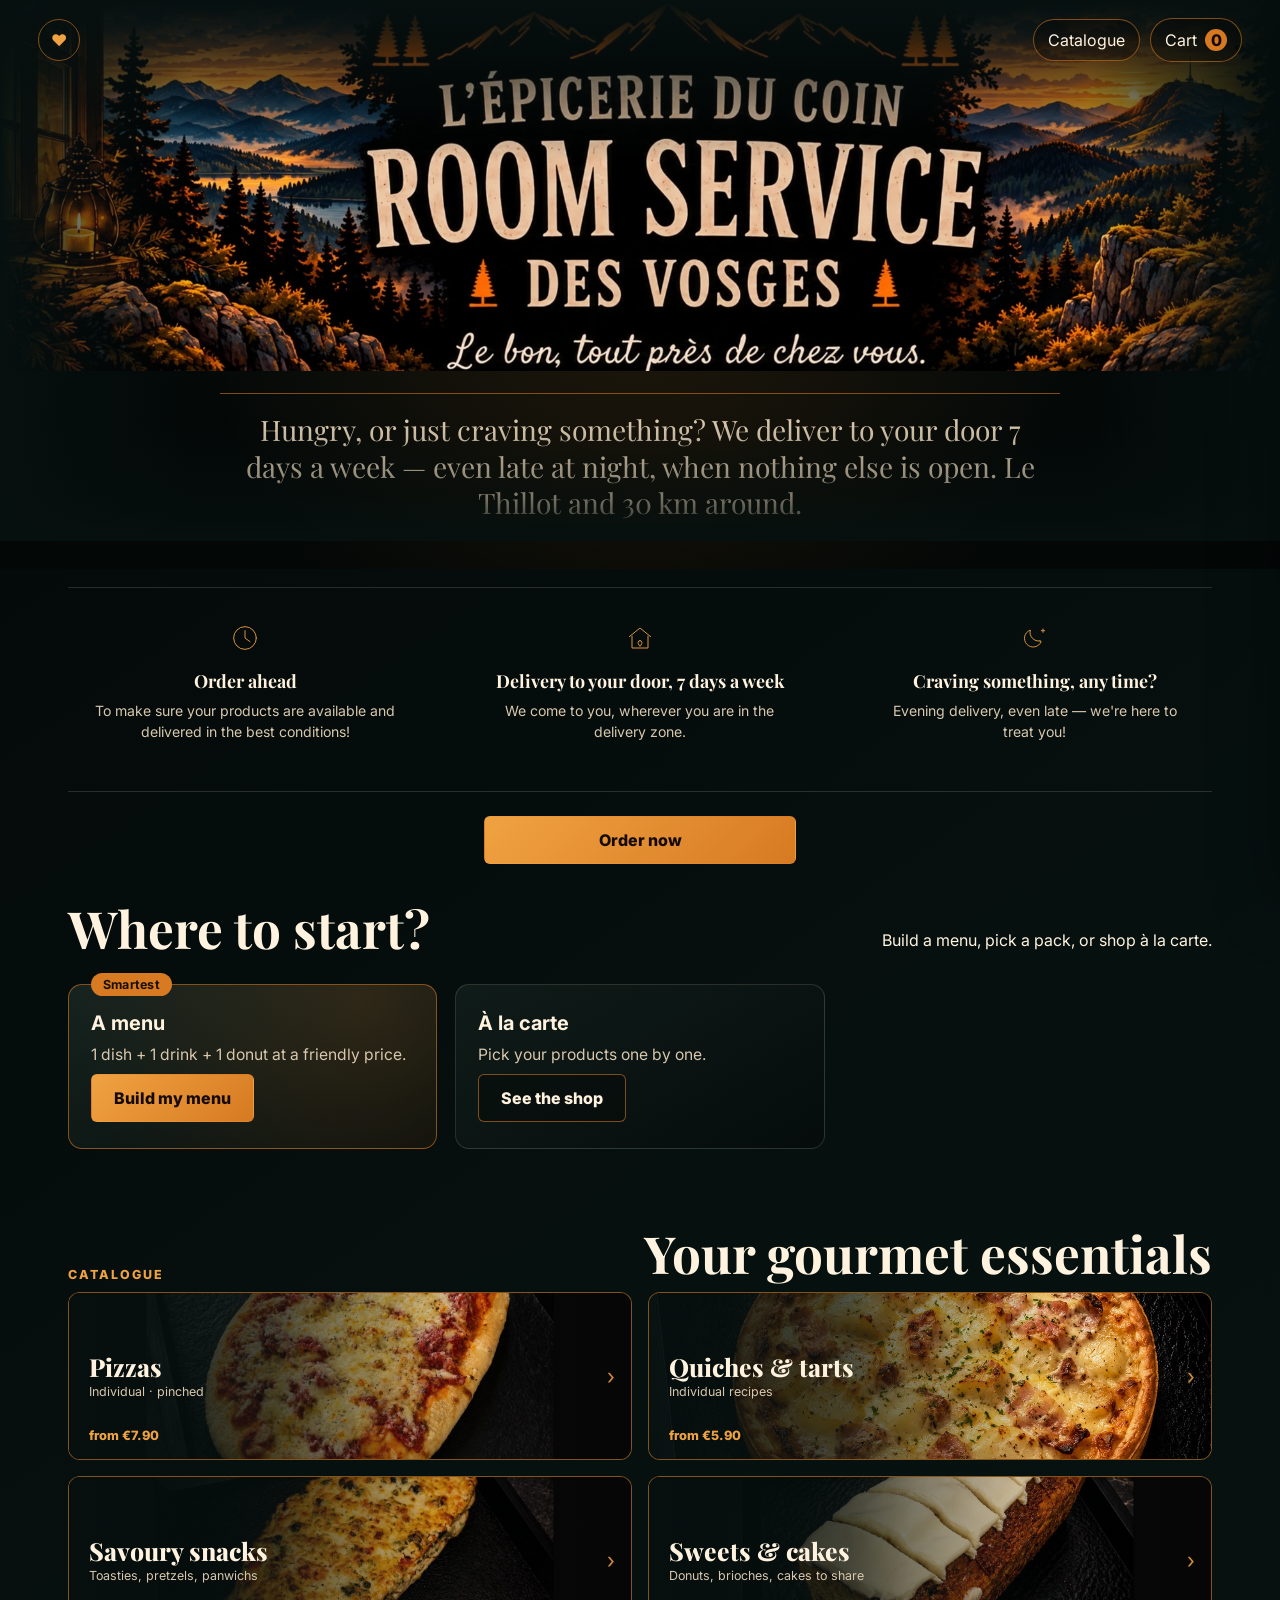
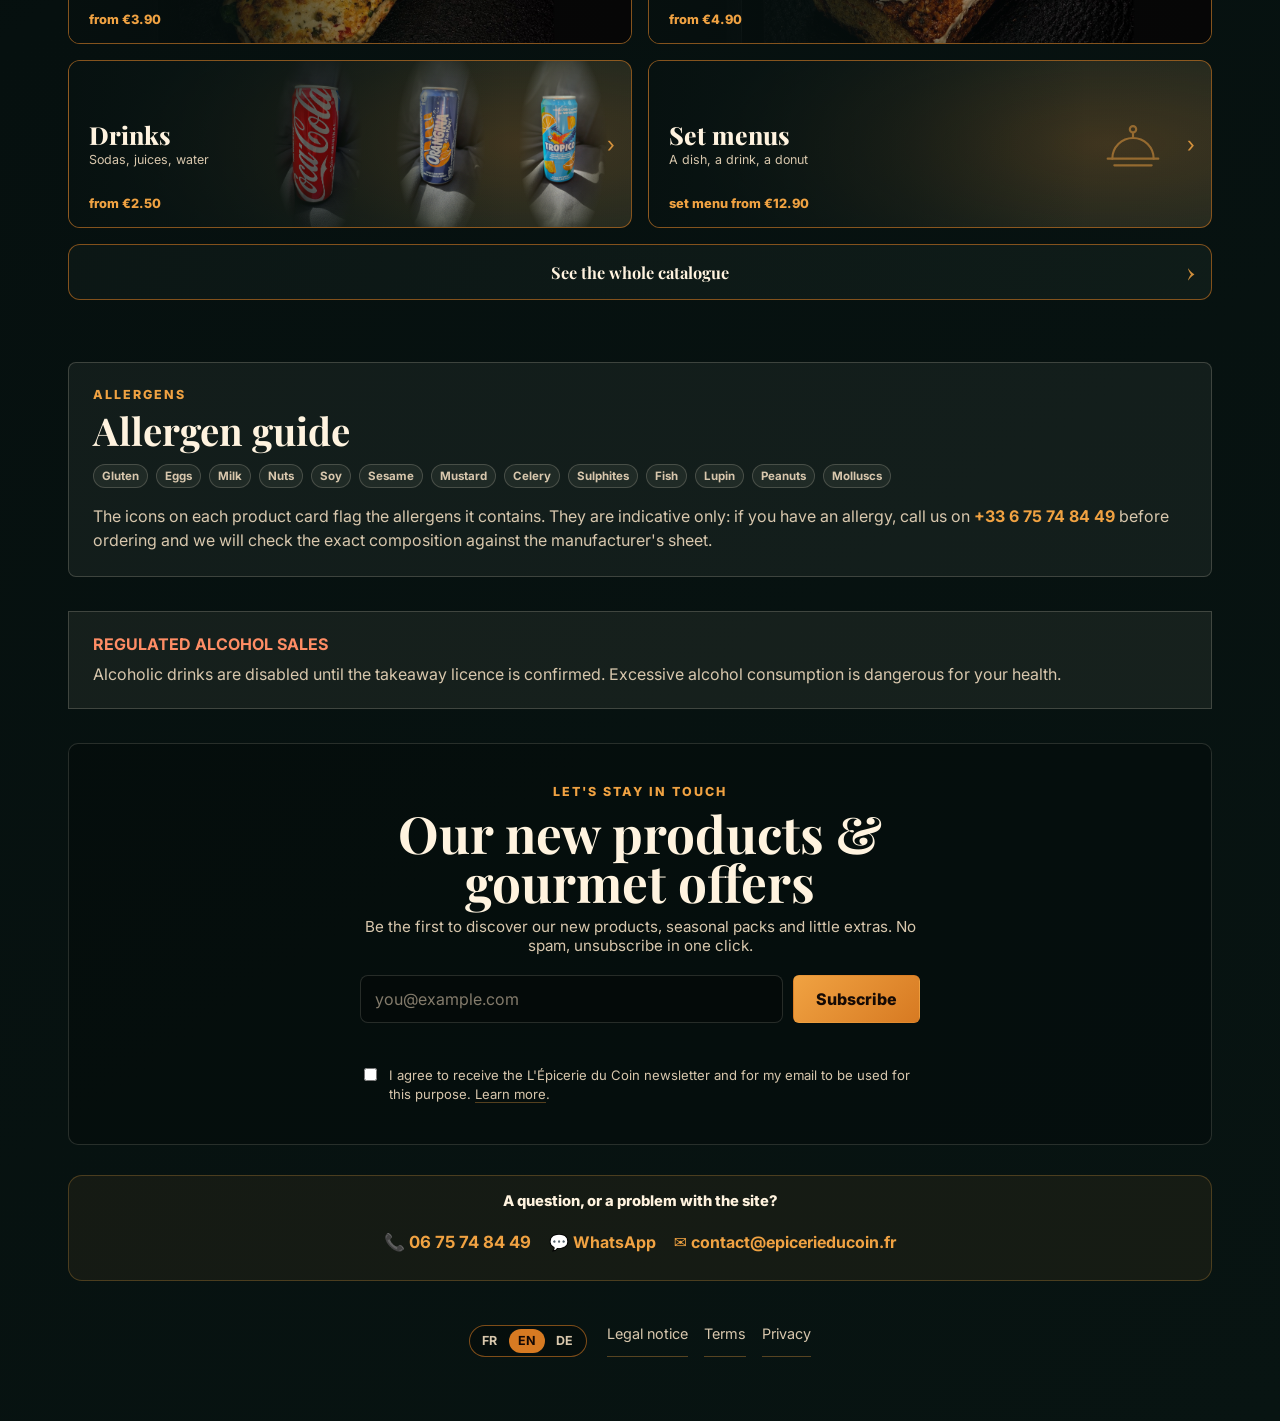
==== commit 82baba2e: "Rend le paiement en especes visible sans deplier Un client a telephone le 18 octobre : il ne trouvai" ====
--- a/index.html
+++ b/index.html
@@ -80,7 +80,7 @@
       href="https://fonts.googleapis.com/css2?family=Inter:wght@400;500;600;700;800&family=Playfair+Display:wght@700;800&family=Satisfy&display=swap"
       rel="stylesheet"
     />
-  <link rel="stylesheet" href="styles.css?v=slot64" />
+  <link rel="stylesheet" href="styles.css?v=slot65" />
   <!-- Meta Pixel -->
   <script>
     !function(f,b,e,v,n,t,s){if(f.fbq)return;n=f.fbq=function(){n.callMethod?
@@ -508,6 +508,15 @@
           <p class="checkout-note hidden" data-reheat-note data-i18n="checkout_reheat_note">
             Vos plats sont livrés prêts à réchauffer. Préchauffez votre four 10 à 15 minutes avant dégustation.
           </p>
+          </div>
+          <!-- Le paiement reste TOUJOURS visible, contrairement aux deux choix
+               ci-dessus. Replie le 9 aout avec eux, il etait devenu invisible :
+               le client lisait « 💳 Carte » dans la ligne recap et rien ne lui
+               disait qu'un autre choix existait. Zero paiement en especes entre
+               le 3 et le 13 octobre, puis un client a telephone le 18 pour
+               demander ou etait passee l'option.
+               Le creneau et la temperature, eux, ont de vraies valeurs par
+               defaut que presque personne ne change : ils restent replies. -->
           <fieldset class="pay-choice full-field">
             <legend data-i18n="pay_method">Mode de paiement</legend>
             <div class="pay-options">
@@ -523,7 +532,6 @@
               </label>
             </div>
           </fieldset>
-          </div>
           <div class="promo-field full-field">
             <span class="promo-label" data-i18n="promo_label">Code promo</span>
             <div class="promo-row">
@@ -628,8 +636,8 @@
     </div>
     <div class="cart-toast" data-cart-toast aria-live="polite"></div>
 
-  <script src="i18n.js?v=slot64"></script>
-  <script src="stock.js?v=slot64"></script>
-  <script src="script.js?v=slot64"></script>
+  <script src="i18n.js?v=slot65"></script>
+  <script src="stock.js?v=slot65"></script>
+  <script src="script.js?v=slot65"></script>
   </body>
 </html>
